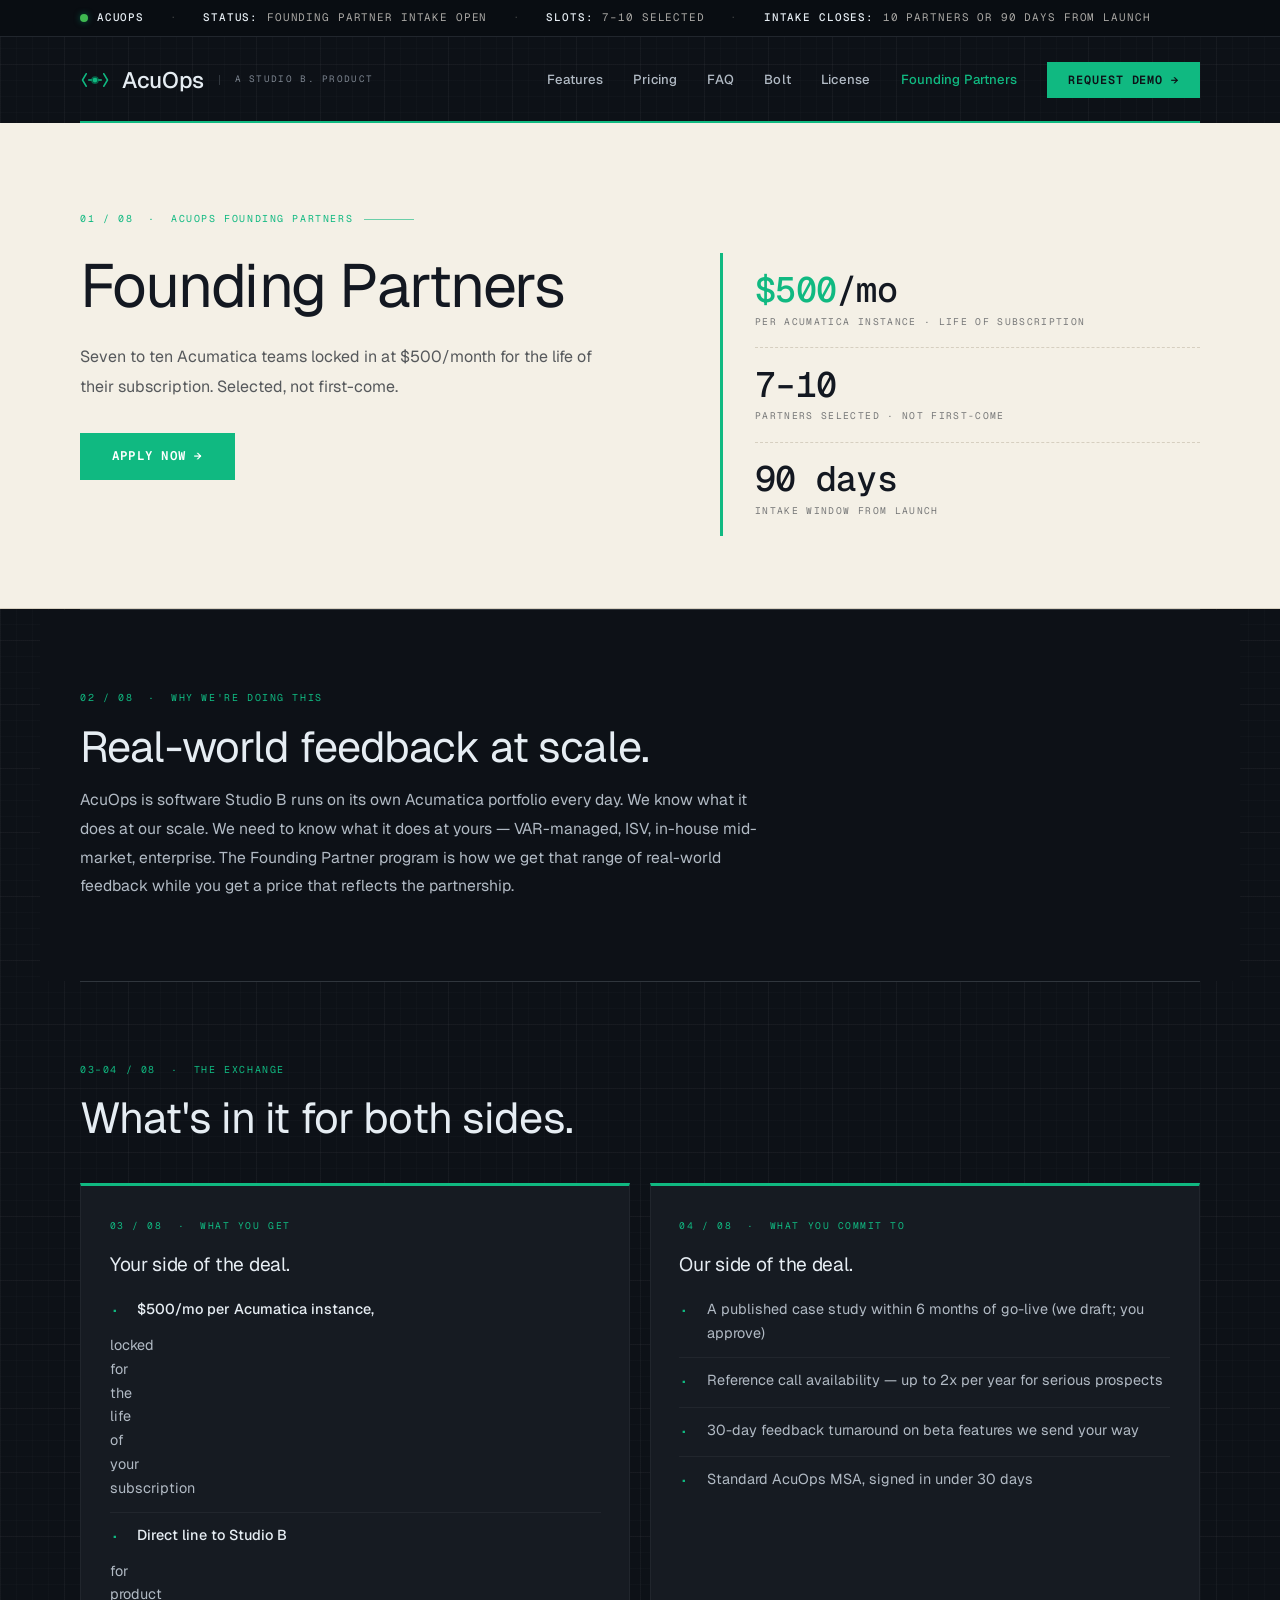
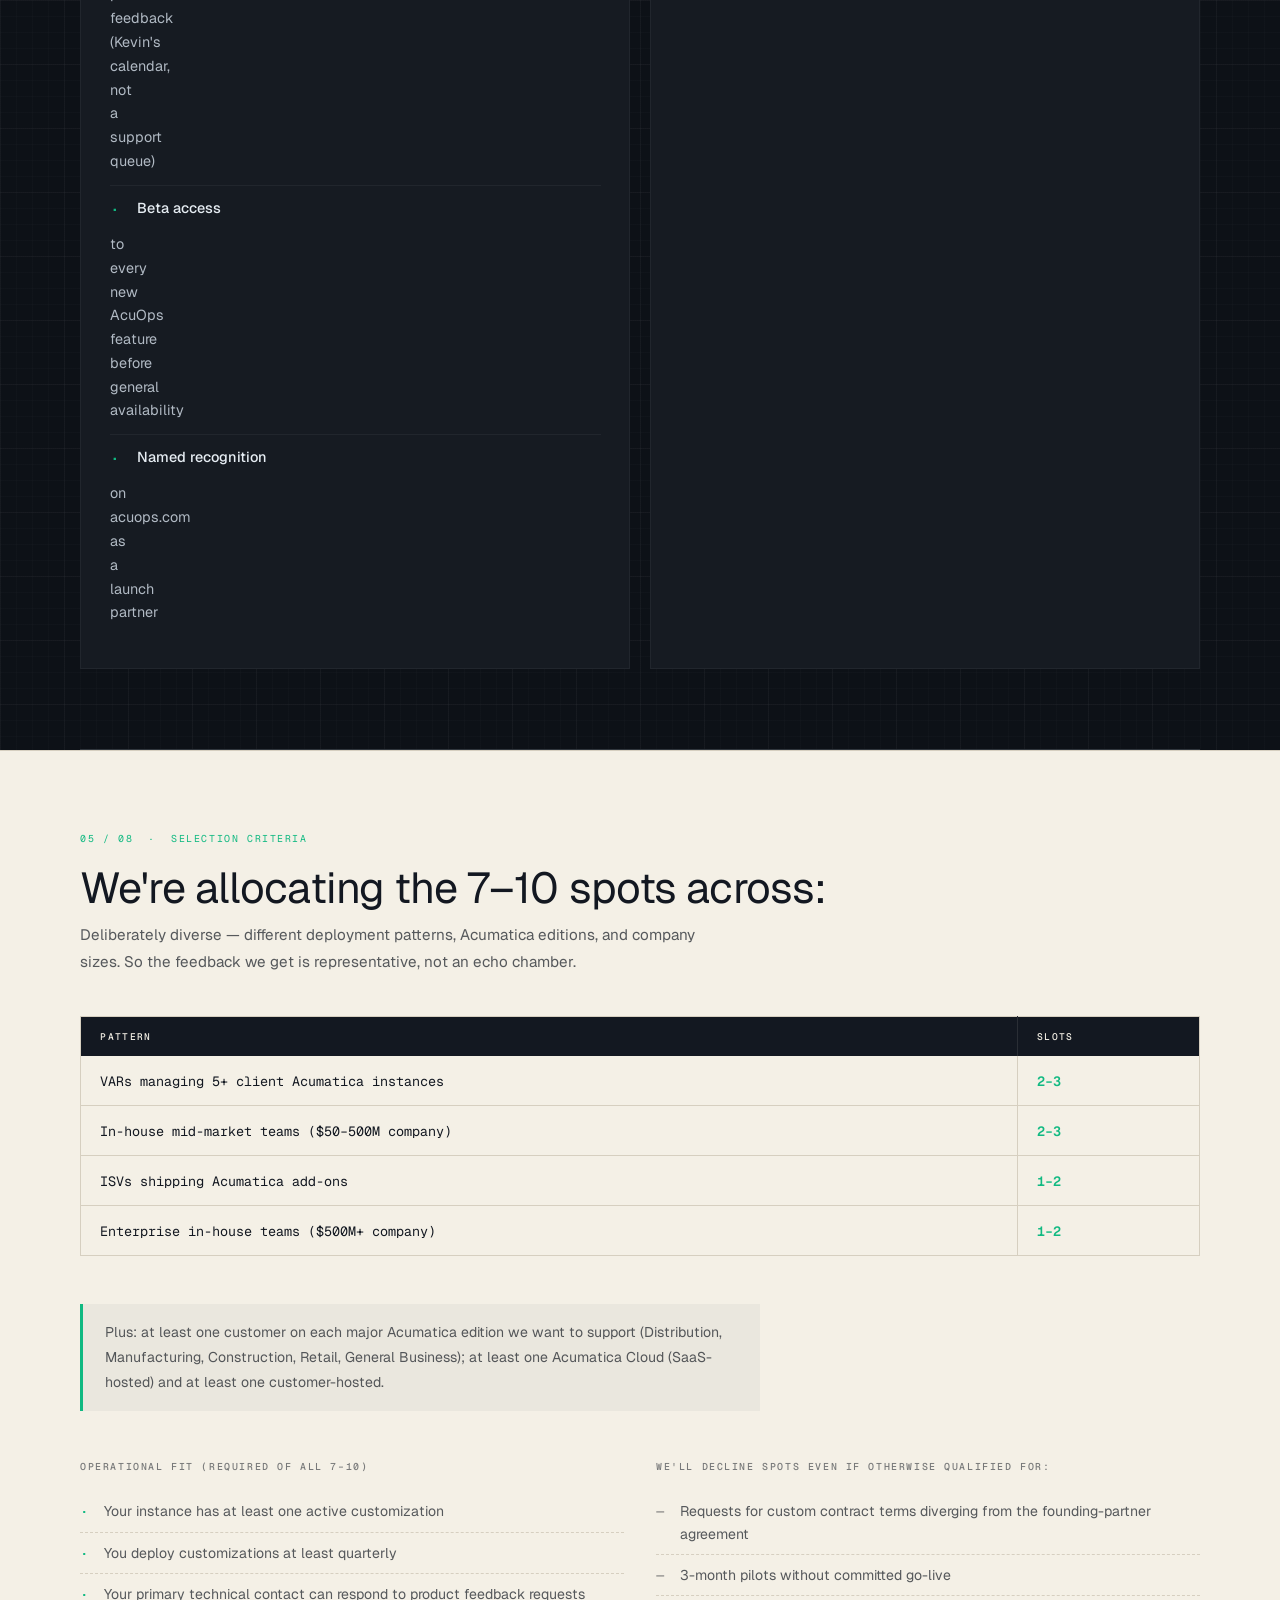
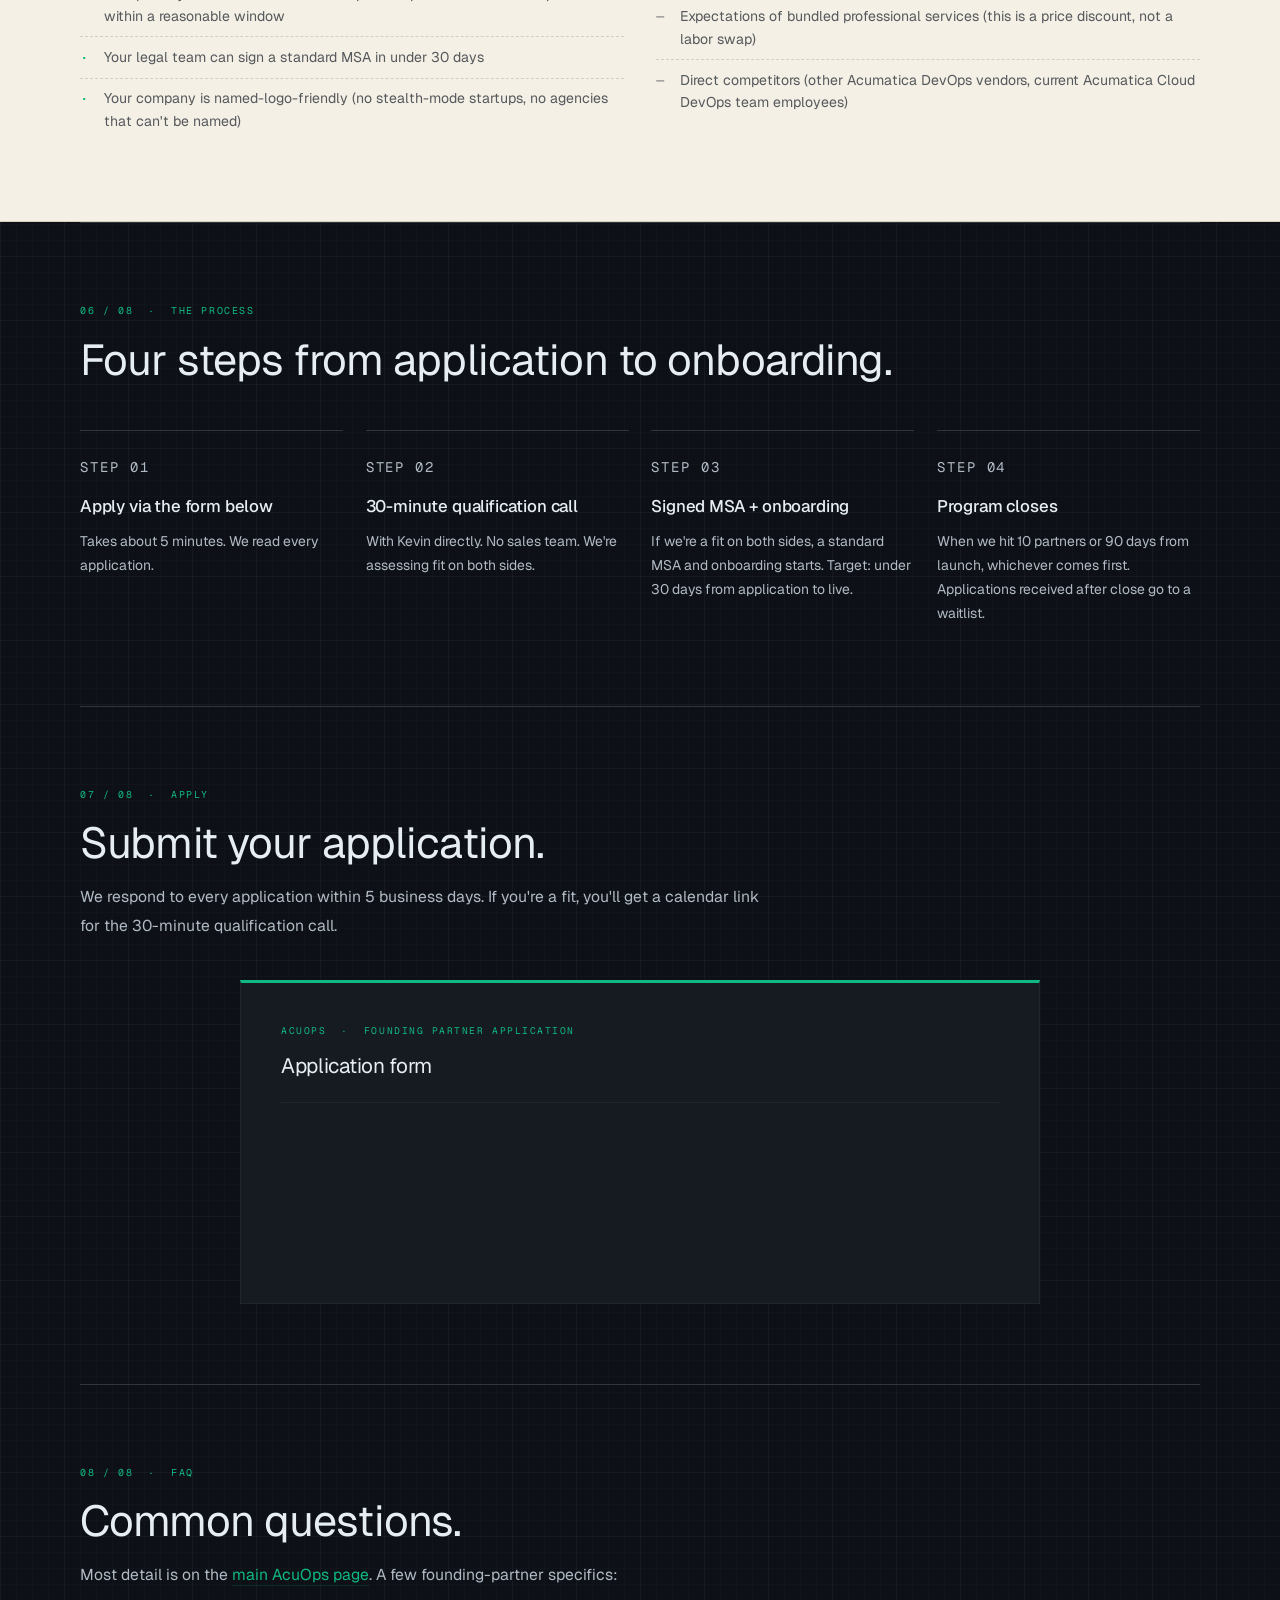
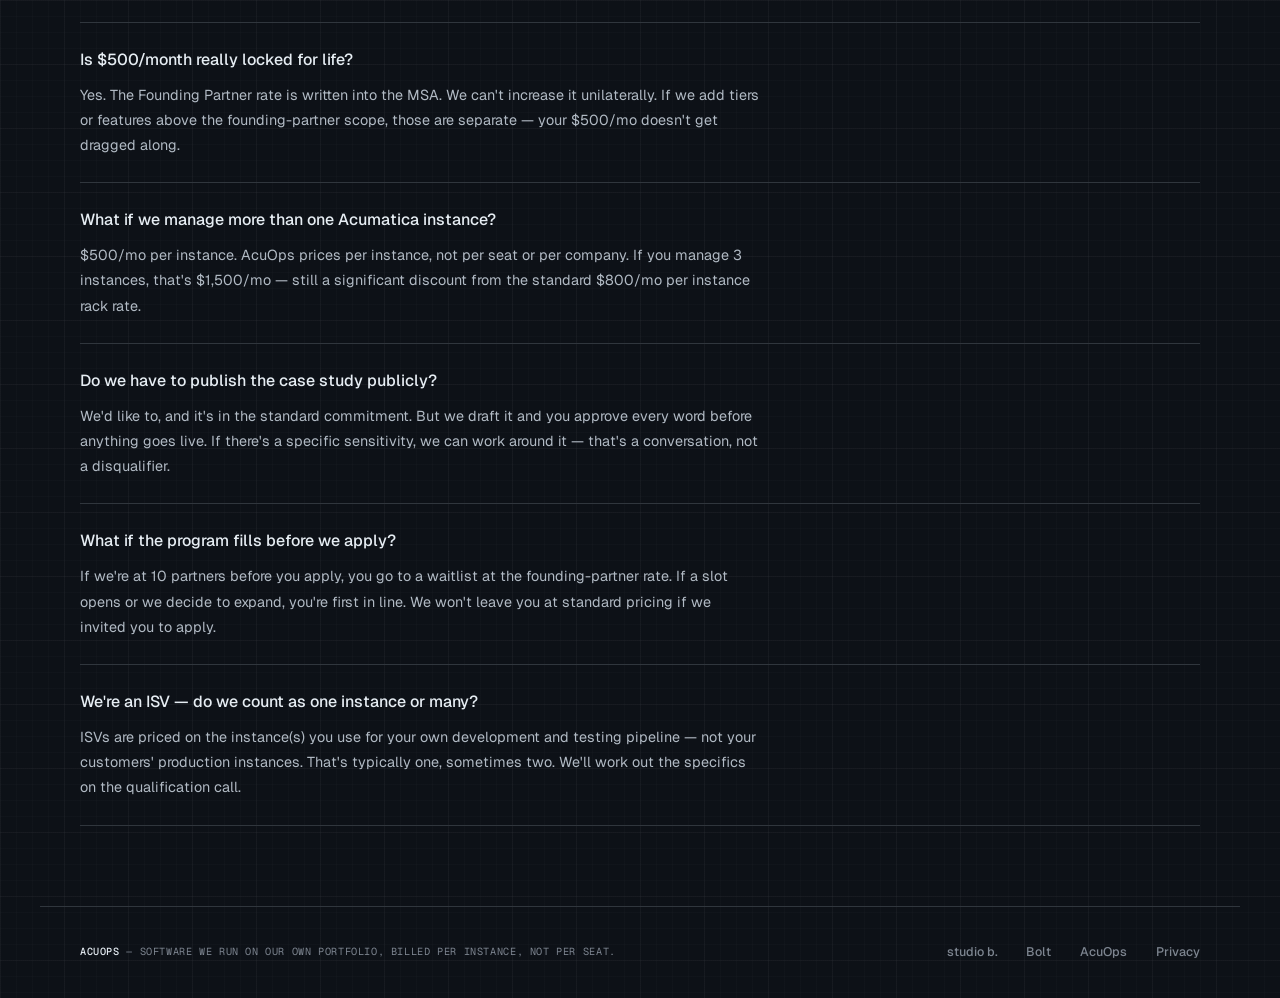
==== founding-partners.html @ d7668399 "feat(founding-partners): stand up /founding-partners.html with Mission Control register (T4) Adds th" ====
<!DOCTYPE html>
<html lang="en">
<head>
<meta charset="UTF-8">
<meta name="viewport" content="width=device-width, initial-scale=1.0">
<title>AcuOps Founding Partners · acuops.com</title>
<meta name="description" content="Seven to ten Acumatica teams locked in at $500/month for the life of their subscription. Selected, not first-come. Apply for the AcuOps Founding Partner program.">
<meta property="og:title" content="AcuOps Founding Partners">
<meta property="og:description" content="Seven to ten Acumatica teams locked in at $500/month for the life of their subscription. Selected, not first-come.">
<meta property="og:type" content="website">
<meta property="og:site_name" content="acuops.com">
<meta property="og:url" content="https://acuops.com/founding-partners">
<meta name="twitter:card" content="summary_large_image">
<link rel="canonical" href="https://acuops.com/founding-partners">
<link rel="preconnect" href="https://fonts.googleapis.com">
<link rel="preconnect" href="https://fonts.gstatic.com" crossorigin>
<link href="https://fonts.googleapis.com/css2?family=Geist:wght@300;400;500;600;700&family=Geist+Mono:wght@300;400;500;600&display=swap" rel="stylesheet">

<!-- HubSpot Tracking Code -->
<script type="text/javascript" id="hs-script-loader" async defer src="//js.hs-scripts.com/49070660.js"></script>

<style>
/* ══════════════════════════════════════════════════
   AcuOps Founding Partners — "Mission Control" register
   Same token palette as index.html. Dark console base.
   Ivory inversion on Hero + Selection Criteria (formal,
   considered moments). All other sections: dark surfaces.
   ══════════════════════════════════════════════════ */

:root {
  /* Page — dark slate primary */
  --bg: #0D1117;
  --surface: #161B22;
  --surface-2: #1C242E;
  --console: #090D12;
  --rule: #30363D;
  --rule-light: #21262D;

  /* Inverted ivory — Hero + Selection Criteria */
  --printout: #F4F0E6;
  --printout-rule: #D6CFC0;

  /* Ink — used only on ivory printouts */
  --ink: #131821;
  --ink-70: rgba(19, 24, 33, 0.7);
  --ink-55: rgba(19, 24, 33, 0.55);
  --ink-40: rgba(19, 24, 33, 0.4);
  --ink-15: rgba(19, 24, 33, 0.15);
  --ink-06: rgba(19, 24, 33, 0.06);

  /* Signal system */
  --signal: #10B981;
  --signal-hover: #34D399;
  --signal-dim: rgba(16, 185, 129, 0.15);

  --pulse: #3FB950;
  --alert: #F85149;

  /* Text on dark */
  --text: #E6EDF3;
  --text-secondary: #B1BAC4;
  --text-tertiary: #7D8590;
  --text-dim: #484F58;
}

* { margin: 0; padding: 0; box-sizing: border-box; }
html { scroll-behavior: smooth; }

body {
  background: var(--bg);
  color: var(--text);
  font-family: 'Geist', sans-serif;
  font-weight: 400;
  line-height: 1.65;
  -webkit-font-smoothing: antialiased;
  background-image:
    linear-gradient(to right, rgba(230, 237, 243, 0.028) 1px, transparent 1px),
    linear-gradient(to bottom, rgba(230, 237, 243, 0.028) 1px, transparent 1px),
    linear-gradient(to right, rgba(230, 237, 243, 0.014) 1px, transparent 1px),
    linear-gradient(to bottom, rgba(230, 237, 243, 0.014) 1px, transparent 1px);
  background-size: 64px 64px, 64px 64px, 16px 16px, 16px 16px;
}

/* ── Animations ── */
@keyframes rise { from { opacity: 0; transform: translateY(24px); } to { opacity: 1; transform: translateY(0); } }
@keyframes drawLine { from { transform: scaleX(0); } to { transform: scaleX(1); } }
@keyframes blink { 0%, 100% { opacity: 1; } 50% { opacity: 0.35; } }

/* ── Skip link ── */
.skip-to-main {
  position: absolute;
  top: -100px;
  left: 1.5rem;
  z-index: 10000;
  background: var(--signal);
  color: var(--bg);
  font-family: 'Geist Mono', monospace;
  font-size: 0.72rem;
  font-weight: 600;
  letter-spacing: 0.1em;
  text-transform: uppercase;
  padding: 0.6rem 1.2rem;
  text-decoration: none;
  border-radius: 0;
  transition: top 0.2s;
}
.skip-to-main:focus {
  top: 1rem;
  outline: 2px solid var(--signal);
  outline-offset: 2px;
}

/* ── Dispatch strip ── */
.dispatch {
  background: var(--console);
  border-bottom: 1px solid var(--rule-light);
  color: var(--text);
  font-family: 'Geist Mono', monospace;
  font-size: 0.68rem;
  font-weight: 400;
  letter-spacing: 0.08em;
  text-transform: uppercase;
  role: status;
  aria-live: off;
}
.dispatch-inner {
  max-width: 1200px;
  margin: 0 auto;
  padding: 0.55rem 2.5rem;
  display: flex;
  align-items: center;
  gap: 1.6rem;
  flex-wrap: wrap;
}
.dispatch-inner > span {
  display: inline-flex;
  align-items: center;
  gap: 0.55rem;
  color: rgba(238, 234, 226, 0.7);
}
.dispatch-inner > span strong { color: var(--text); font-weight: 500; }
.dispatch-led {
  width: 8px; height: 8px;
  border-radius: 50%;
  background: var(--pulse);
  box-shadow: 0 0 6px rgba(4, 120, 87, 0.7);
  animation: blink 2.4s ease-in-out infinite;
}
.dispatch-spacer { opacity: 0.3; }

/* ── Nav ── */
nav {
  max-width: 1200px;
  margin: 0 auto;
  padding: 1.6rem 2.5rem;
  display: flex;
  align-items: center;
  justify-content: space-between;
  position: relative;
}
nav::after {
  content: '';
  position: absolute;
  bottom: 0; left: 2.5rem; right: 2.5rem;
  height: 2px;
  background: var(--signal);
  transform-origin: left;
  animation: drawLine 0.8s cubic-bezier(0.16, 1, 0.3, 1) 0.2s both;
}
.brand { display: flex; align-items: center; gap: 0.75rem; }
.brand-main {
  display: flex; align-items: center; gap: 0.75rem;
  text-decoration: none; color: var(--text);
}
.brand-mark { width: 30px; height: 30px; flex-shrink: 0; }
.brand-name {
  font-family: 'Geist', sans-serif;
  font-size: 1.4rem; font-weight: 500;
  letter-spacing: -0.015em; color: var(--text); line-height: 1;
}
.brand-parent {
  font-family: 'Geist Mono', monospace;
  font-size: 0.58rem; font-weight: 400;
  letter-spacing: 0.14em; text-transform: uppercase;
  color: var(--text-tertiary);
  padding-left: 0.9rem; margin-left: 0.2rem;
  border-left: 1px solid var(--rule); line-height: 1;
}
.brand-parent a {
  color: var(--text-tertiary); text-decoration: none;
  border-bottom: 1px dotted transparent; transition: border-color 0.25s, color 0.25s;
}
.brand-parent a:hover { color: var(--signal); border-bottom-color: var(--signal); }

.nav-links { display: flex; gap: 1.9rem; align-items: center; }
.nav-links a {
  font-family: 'Geist', sans-serif; font-size: 0.82rem; font-weight: 500;
  color: var(--text-secondary); text-decoration: none;
  transition: color 0.25s; letter-spacing: 0.01em;
}
.nav-links a:hover { color: var(--text); }
.nav-links a:focus-visible { outline: 2px solid var(--signal); outline-offset: 2px; }
.nav-links a.current { color: var(--signal); }
.nav-cta {
  color: var(--bg) !important; background: var(--signal) !important;
  padding: 0.5rem 1.3rem !important; border-radius: 0 !important;
  font-family: 'Geist Mono', monospace !important; font-weight: 600 !important;
  font-size: 0.74rem !important; letter-spacing: 0.08em !important;
  text-transform: uppercase !important; transition: background 0.25s, color 0.25s !important;
}
.nav-cta:hover { background: var(--printout) !important; color: var(--signal) !important; }
.nav-cta:focus-visible { outline: 2px solid var(--signal) !important; outline-offset: 2px !important; }

.nav-toggle { display: none; background: none; border: none; cursor: pointer; padding: 0.5rem; }
.nav-toggle span { display: block; width: 22px; height: 2px; background: var(--text); margin: 4px 0; transition: all 0.3s; }
.nav-toggle:focus-visible { outline: 2px solid var(--signal); outline-offset: 2px; }

/* ── Section utility ── */
.section {
  max-width: 1200px;
  margin: 0 auto;
  padding: 5rem 2.5rem;
}
.section-rule { max-width: 1200px; margin: 0 auto; padding: 0 2.5rem; }
.section-rule hr { border: none; height: 1px; background: var(--rule); }

.section-eyebrow {
  font-family: 'Geist Mono', monospace;
  font-size: 0.62rem; font-weight: 400;
  letter-spacing: 0.16em; text-transform: uppercase;
  color: var(--signal); margin-bottom: 1rem;
}

.section-title {
  font-family: 'Geist', sans-serif; font-weight: 400;
  font-size: clamp(2rem, 3.4vw, 2.7rem);
  line-height: 1.14; letter-spacing: -0.02em;
  color: var(--text); margin-bottom: 0.9rem;
}

.section-body {
  font-size: 0.98rem;
  color: var(--text-secondary);
  max-width: 680px;
  line-height: 1.82;
}

/* ── Fade-in ── */
.fade-in { opacity: 0; transform: translateY(20px); transition: opacity 0.7s cubic-bezier(0.16, 1, 0.3, 1), transform 0.7s cubic-bezier(0.16, 1, 0.3, 1); }
.fade-in.visible { opacity: 1; transform: translateY(0); }

/* ═══════════════════════════════════════════
   HERO — Ivory inversion (formal moment)
   ═══════════════════════════════════════════ */
.fp-hero-wrap {
  background: var(--printout);
  border-bottom: 1px solid var(--printout-rule);
}

.fp-hero {
  /* Local token override: dark ink on ivory */
  --text: #131821;
  --text-secondary: rgba(19, 24, 33, 0.7);
  --text-tertiary: rgba(19, 24, 33, 0.55);
  --rule: var(--printout-rule);

  max-width: 1200px;
  margin: 0 auto;
  padding: 5.5rem 2.5rem 4.5rem;
  color: var(--text);
}

.fp-hero-eyebrow {
  font-family: 'Geist Mono', monospace;
  font-size: 0.62rem; font-weight: 400;
  letter-spacing: 0.16em; text-transform: uppercase;
  color: var(--signal);
  margin-bottom: 1.6rem;
  display: flex; align-items: center; gap: 0.7rem;
  animation: rise 0.7s cubic-bezier(0.16, 1, 0.3, 1) 0.1s both;
}
.fp-hero-eyebrow::after {
  content: ''; flex: 0 0 50px; height: 1px;
  background: var(--signal); opacity: 0.6;
}

.fp-hero-inner {
  display: grid;
  grid-template-columns: 1.2fr 1fr;
  gap: 4rem;
  align-items: start;
}

.fp-hero-left { animation: rise 0.9s cubic-bezier(0.16, 1, 0.3, 1) 0.15s both; }

.fp-hero h1 {
  font-family: 'Geist', sans-serif;
  font-weight: 400;
  font-size: clamp(2.4rem, 4.8vw, 3.8rem);
  line-height: 1.1; letter-spacing: -0.025em;
  color: var(--ink); margin-bottom: 1.4rem;
}

.fp-hero-body {
  font-size: 1rem; line-height: 1.82;
  color: var(--ink-70); max-width: 520px;
  margin-bottom: 2rem;
}

.fp-hero-cta {
  display: inline-block;
  background: var(--signal);
  color: #fff;
  font-family: 'Geist Mono', monospace;
  font-size: 0.78rem; font-weight: 600;
  letter-spacing: 0.1em; text-transform: uppercase;
  padding: 0.85rem 2rem;
  text-decoration: none;
  border-radius: 0;
  transition: background 0.25s, color 0.25s;
}
.fp-hero-cta:hover { background: #065F46; color: #fff; }
.fp-hero-cta:focus-visible { outline: 2px solid var(--signal); outline-offset: 2px; }

/* Stat strip — right column of hero */
.fp-hero-stats {
  animation: rise 0.9s cubic-bezier(0.16, 1, 0.3, 1) 0.3s both;
  border-left: 3px solid var(--signal);
  padding-left: 2rem;
  align-self: center;
}

.fp-stat {
  padding: 1.1rem 0;
  border-bottom: 1px dashed var(--printout-rule);
}
.fp-stat:last-child { border-bottom: none; }

.fp-stat-value {
  font-family: 'Geist Mono', monospace;
  font-size: clamp(1.6rem, 2.8vw, 2.2rem);
  font-weight: 500;
  color: var(--ink);
  letter-spacing: -0.02em;
  line-height: 1.1;
  margin-bottom: 0.25rem;
}
.fp-stat-value .sig { color: var(--signal); }

.fp-stat-label {
  font-family: 'Geist Mono', monospace;
  font-size: 0.6rem; font-weight: 400;
  letter-spacing: 0.14em; text-transform: uppercase;
  color: var(--ink-55);
}

/* ═══════════════════════════════════════════
   DARK SECTIONS — Why / What you get / What you commit
   ═══════════════════════════════════════════ */

/* Why we're doing this */
.fp-why { background: var(--bg); }
.fp-why .section-body { color: var(--text-secondary); }

/* What you get / What you commit — surface cards */
.fp-exchange {
  display: grid;
  grid-template-columns: 1fr 1fr;
  gap: 1.2rem;
  margin-top: 2.5rem;
}

.fp-card {
  background: var(--surface);
  border: 1px solid var(--rule-light);
  border-top: 3px solid var(--signal);
  border-radius: 0;
  padding: 2rem 1.8rem;
}

.fp-card-label {
  font-family: 'Geist Mono', monospace;
  font-size: 0.6rem; font-weight: 400;
  letter-spacing: 0.16em; text-transform: uppercase;
  color: var(--signal); margin-bottom: 1.2rem;
}

.fp-card h3 {
  font-family: 'Geist', sans-serif; font-weight: 400;
  font-size: 1.2rem; letter-spacing: -0.015em;
  color: var(--text); margin-bottom: 1.3rem;
  line-height: 1.25;
}

.fp-list {
  list-style: none;
  padding: 0;
}
.fp-list li {
  display: grid;
  grid-template-columns: 1.1rem 1fr;
  gap: 0.6rem;
  padding: 0.7rem 0;
  border-top: 1px solid var(--rule-light);
  font-size: 0.9rem;
  color: var(--text-secondary);
  line-height: 1.65;
}
.fp-list li:first-child { border-top: none; padding-top: 0; }
.fp-list li::before {
  content: '·';
  color: var(--signal);
  font-family: 'Geist Mono', monospace;
  font-weight: 600;
  font-size: 1rem;
  line-height: 1.65;
}
.fp-list li strong {
  color: var(--text);
  font-weight: 500;
}

/* ═══════════════════════════════════════════
   SELECTION CRITERIA — Ivory inversion
   ═══════════════════════════════════════════ */
.fp-criteria-wrap {
  background: var(--printout);
  border-top: 1px solid var(--printout-rule);
  border-bottom: 1px solid var(--printout-rule);
}

.fp-criteria {
  /* Local token override */
  --text: #131821;
  --text-secondary: rgba(19, 24, 33, 0.7);
  --text-tertiary: rgba(19, 24, 33, 0.55);
  --rule: var(--printout-rule);

  max-width: 1200px;
  margin: 0 auto;
  padding: 5rem 2.5rem;
  color: var(--ink);
}

.fp-criteria .section-eyebrow { color: var(--signal); }

.fp-criteria .section-title {
  color: var(--ink);
  margin-bottom: 0.5rem;
}

.fp-criteria-intro {
  font-size: 0.95rem;
  color: var(--ink-70);
  max-width: 640px;
  line-height: 1.8;
  margin-bottom: 2.5rem;
}

/* Allocation table */
.fp-table-wrap { overflow-x: auto; margin-bottom: 3rem; }
.fp-table {
  width: 100%;
  border-collapse: collapse;
  border: 1px solid var(--printout-rule);
  font-family: 'Geist Mono', monospace;
}
.fp-table thead tr {
  background: var(--ink);
}
.fp-table thead th {
  font-size: 0.6rem; font-weight: 500;
  letter-spacing: 0.14em; text-transform: uppercase;
  color: var(--printout);
  padding: 0.75rem 1.2rem;
  text-align: left;
  border-right: 1px solid rgba(244, 240, 230, 0.1);
}
.fp-table thead th:last-child { border-right: none; }
.fp-table tbody tr {
  border-bottom: 1px solid var(--printout-rule);
  transition: background 0.15s;
}
.fp-table tbody tr:last-child { border-bottom: none; }
.fp-table tbody tr:hover { background: rgba(19, 24, 33, 0.04); }
.fp-table tbody td {
  font-size: 0.84rem; color: var(--ink);
  padding: 0.9rem 1.2rem;
  border-right: 1px solid var(--printout-rule);
  line-height: 1.5;
}
.fp-table tbody td:first-child { font-weight: 400; color: var(--ink); }
.fp-table tbody td:last-child {
  border-right: none;
  font-family: 'Geist Mono', monospace;
  font-weight: 600;
  color: var(--signal);
  white-space: nowrap;
}

/* Mobile stacked cards for criteria table — hidden on desktop */
.fp-table-mobile { display: none; }

.fp-criteria-diversity {
  font-size: 0.88rem;
  color: var(--ink-70);
  line-height: 1.78;
  margin-bottom: 3rem;
  max-width: 680px;
  padding: 1rem 1.4rem;
  border-left: 3px solid var(--signal);
  background: rgba(19, 24, 33, 0.04);
}

/* Two-column criteria sub-grids */
.fp-criteria-grid {
  display: grid;
  grid-template-columns: 1fr 1fr;
  gap: 2rem;
}

.fp-criteria-block h4 {
  font-family: 'Geist Mono', monospace;
  font-size: 0.62rem; font-weight: 500;
  letter-spacing: 0.16em; text-transform: uppercase;
  color: var(--ink-55);
  margin-bottom: 1rem;
}

.fp-criteria-list {
  list-style: none; padding: 0;
}
.fp-criteria-list li {
  font-size: 0.88rem; color: var(--ink-70);
  padding: 0.55rem 0;
  border-bottom: 1px dashed var(--printout-rule);
  line-height: 1.6;
  display: grid;
  grid-template-columns: 1rem 1fr;
  gap: 0.5rem;
}
.fp-criteria-list li:last-child { border-bottom: none; }
.fp-criteria-list li::before {
  content: '·';
  color: var(--signal);
  font-family: 'Geist Mono', monospace;
  font-weight: 600;
}
.fp-criteria-block.decline .fp-criteria-list li::before {
  content: '—';
  color: rgba(19, 24, 33, 0.4);
}

/* ═══════════════════════════════════════════
   PROCESS — Dark surface
   ═══════════════════════════════════════════ */
.fp-process .fp-process-steps {
  display: grid;
  grid-template-columns: repeat(4, 1fr);
  gap: 1.4rem;
  margin-top: 2.8rem;
}

.fp-process-step {
  padding: 1.6rem 0 0;
  border-top: 1px solid var(--rule);
}

.fp-process-step-num {
  font-family: 'Geist Mono', monospace;
  font-size: 0.6rem; font-weight: 400;
  color: var(--text-tertiary);
  letter-spacing: 0.14em; text-transform: uppercase;
  margin-bottom: 0.8rem;
}

.fp-process-step h3 {
  font-family: 'Geist', sans-serif; font-weight: 500;
  font-size: 1.05rem; letter-spacing: -0.01em;
  color: var(--text); margin-bottom: 0.6rem;
}

.fp-process-step p {
  font-size: 0.87rem; color: var(--text-secondary);
  line-height: 1.72;
}

/* ═══════════════════════════════════════════
   APPLICATION FORM — Dark surface
   ═══════════════════════════════════════════ */
.fp-form-wrap {
  background: var(--surface);
  border: 1px solid var(--rule-light);
  border-top: 3px solid var(--signal);
  border-radius: 0;
  padding: 2.5rem 2.5rem 3rem;
  max-width: 800px;
  margin: 2.5rem auto 0;
}

.fp-form-header {
  margin-bottom: 2rem;
  padding-bottom: 1.2rem;
  border-bottom: 1px solid var(--rule-light);
}

.fp-form-header-label {
  font-family: 'Geist Mono', monospace;
  font-size: 0.6rem; font-weight: 400;
  letter-spacing: 0.16em; text-transform: uppercase;
  color: var(--signal); margin-bottom: 0.6rem;
}

.fp-form-header h3 {
  font-family: 'Geist', sans-serif; font-weight: 400;
  font-size: 1.3rem; letter-spacing: -0.015em;
  color: var(--text);
}

/* HubSpot embed placeholder — rendered by embed/v2.js */
#founding-partner-form { min-height: 120px; }

/* Fallback static form — shown when HubSpot embed hasn't loaded after 3s */
.fp-static-form { display: none; }

.fp-field-grid {
  display: grid;
  grid-template-columns: 1fr 1fr;
  gap: 1.1rem;
  margin-bottom: 1.1rem;
}
.fp-field-full { grid-column: 1 / -1; }

.fp-field label {
  display: block;
  font-family: 'Geist Mono', monospace;
  font-size: 0.6rem; font-weight: 500;
  letter-spacing: 0.14em; text-transform: uppercase;
  color: var(--text-tertiary);
  margin-bottom: 0.45rem;
}

.fp-field input,
.fp-field select,
.fp-field textarea {
  width: 100%;
  background: var(--bg);
  border: 1px solid var(--rule);
  border-radius: 0;
  color: var(--text);
  font-family: 'Geist', sans-serif;
  font-size: 0.9rem;
  padding: 0.7rem 0.9rem;
  appearance: none;
  transition: border-color 0.2s;
  min-height: 44px;
}
.fp-field input:focus,
.fp-field select:focus,
.fp-field textarea:focus {
  outline: 2px solid var(--signal);
  outline-offset: 2px;
  border-color: var(--signal);
}
.fp-field textarea {
  resize: vertical;
  min-height: 100px;
  line-height: 1.6;
}
.fp-field select {
  background-image: url("data:image/svg+xml,%3Csvg xmlns='http://www.w3.org/2000/svg' width='12' height='8' viewBox='0 0 12 8'%3E%3Cpath d='M1 1l5 5 5-5' stroke='%237D8590' stroke-width='1.5' fill='none' stroke-linecap='round' stroke-linejoin='round'/%3E%3C/svg%3E");
  background-repeat: no-repeat;
  background-position: right 0.9rem center;
  padding-right: 2.5rem;
  cursor: pointer;
}

/* Error state */
.fp-field input[aria-invalid="true"],
.fp-field select[aria-invalid="true"],
.fp-field textarea[aria-invalid="true"] {
  border-color: var(--alert);
  outline-color: var(--alert);
}
.fp-field-error {
  font-family: 'Geist Mono', monospace;
  font-size: 0.62rem; color: var(--alert);
  margin-top: 0.3rem; letter-spacing: 0.06em;
}

/* Form error summary */
#form-error-summary {
  display: none;
  background: rgba(248, 81, 73, 0.08);
  border: 1px solid rgba(248, 81, 73, 0.3);
  padding: 0.9rem 1.2rem;
  margin-bottom: 1.4rem;
  font-family: 'Geist Mono', monospace;
  font-size: 0.72rem;
  color: var(--alert);
  letter-spacing: 0.04em;
}

.fp-submit-btn {
  display: inline-flex;
  align-items: center;
  gap: 0.6rem;
  background: var(--signal);
  color: #fff;
  border: none;
  font-family: 'Geist Mono', monospace;
  font-size: 0.78rem; font-weight: 600;
  letter-spacing: 0.1em; text-transform: uppercase;
  padding: 0.85rem 2.2rem;
  cursor: pointer;
  border-radius: 0;
  transition: background 0.25s;
  min-height: 44px;
  margin-top: 1.4rem;
}
.fp-submit-btn:hover { background: #065F46; }
.fp-submit-btn:focus-visible { outline: 2px solid var(--signal); outline-offset: 2px; }

.fp-form-note {
  margin-top: 1.2rem;
  font-size: 0.78rem; color: var(--text-tertiary);
  line-height: 1.65;
}

/* ── HubSpot overrides — match Mission Control register ── */
.hs-form-console .hs-form-field label {
  font-family: 'Geist Mono', monospace !important;
  font-size: 0.6rem !important; font-weight: 500 !important;
  letter-spacing: 0.14em !important; text-transform: uppercase !important;
  color: var(--text-tertiary) !important;
}
.hs-form-console .hs-input {
  background: var(--bg) !important;
  border: 1px solid var(--rule) !important;
  border-radius: 0 !important;
  color: var(--text) !important;
  font-family: 'Geist', sans-serif !important;
  font-size: 0.9rem !important;
}
.hs-form-console .hs-input:focus {
  border-color: var(--signal) !important;
  outline: 2px solid var(--signal) !important;
  outline-offset: 2px !important;
}
.hs-form-console .hs-button.primary {
  background: var(--signal) !important;
  border: none !important; border-radius: 0 !important;
  font-family: 'Geist Mono', monospace !important;
  font-size: 0.78rem !important; font-weight: 600 !important;
  letter-spacing: 0.1em !important; text-transform: uppercase !important;
  cursor: pointer !important;
}
.hs-form-console .hs-button.primary:hover { background: #065F46 !important; }
.hs-form-console .hs-error-msgs { color: var(--alert) !important; }

/* ═══════════════════════════════════════════
   FAQ — Dark surface
   ═══════════════════════════════════════════ */
.fp-faq-items { margin-top: 2rem; }

.fp-faq-item {
  border-top: 1px solid var(--rule);
  padding: 1.5rem 0;
}
.fp-faq-item:last-child { border-bottom: 1px solid var(--rule); }

.fp-faq-q {
  font-family: 'Geist', sans-serif; font-weight: 500;
  font-size: 1rem; color: var(--text);
  margin-bottom: 0.6rem;
}

.fp-faq-a {
  font-size: 0.9rem; color: var(--text-secondary);
  line-height: 1.75; max-width: 680px;
}

/* ── Footer ── */
footer {
  max-width: 1200px;
  margin: 0 auto;
  padding: 2.2rem 2.5rem;
  border-top: 1px solid var(--rule);
  display: flex;
  justify-content: space-between;
  align-items: center;
  flex-wrap: wrap;
  gap: 1rem;
}
footer .f-copy {
  font-family: 'Geist Mono', monospace;
  font-size: 0.64rem; color: var(--text-tertiary);
  letter-spacing: 0.06em; text-transform: uppercase;
}
footer .f-copy strong { color: var(--text); font-weight: 500; }
footer .f-links { display: flex; gap: 1.8rem; }
footer .f-links a {
  font-family: 'Geist', sans-serif; font-size: 0.78rem; font-weight: 500;
  color: var(--text-tertiary); text-decoration: none; transition: color 0.25s;
}
footer .f-links a:hover { color: var(--text); }
footer .f-links a:focus-visible { outline: 2px solid var(--signal); outline-offset: 2px; }

/* ═══════════════════════════════════════════
   STICKY MOBILE CTA — visible <768px only
   ═══════════════════════════════════════════ */
.fp-sticky-cta {
  display: none;
}

/* ═══════════════════════════════════════════
   RESPONSIVE
   ═══════════════════════════════════════════ */
@media (max-width: 1024px) {
  .fp-process .fp-process-steps { grid-template-columns: repeat(2, 1fr); }
}

@media (max-width: 900px) {
  .fp-hero-inner { grid-template-columns: 1fr; gap: 2.5rem; }
  .fp-hero-stats { border-left: none; padding-left: 0; border-top: 3px solid var(--signal); padding-top: 1.5rem; }
  .fp-exchange { grid-template-columns: 1fr; }
  .fp-criteria-grid { grid-template-columns: 1fr; gap: 1.5rem; }
  .fp-field-grid { grid-template-columns: 1fr; }
}

@media (max-width: 768px) {
  /* Nav */
  nav { padding: 1.2rem 1.5rem; }
  nav::after { left: 1.5rem; right: 1.5rem; }
  .nav-links { display: none; }
  .nav-links.open {
    display: flex; flex-direction: column;
    position: absolute; top: 100%; left: 0; right: 0;
    background: var(--surface); border-bottom: 1px solid var(--rule);
    padding: 1rem 1.5rem; gap: 0.8rem; z-index: 100;
  }
  .nav-toggle { display: block; }

  /* Hero */
  .fp-hero { padding: 3.5rem 1.5rem 3rem; }
  .fp-hero-inner { grid-template-columns: 1fr; gap: 2rem; }
  .fp-hero h1 { font-size: clamp(2rem, 7vw, 3rem); }
  .fp-hero-stats {
    border-left: none; padding-left: 0;
    border-top: 3px solid var(--signal); padding-top: 1.5rem;
  }
  /* Stat strip stacks vertically (already single column on mobile) */
  .fp-stat { padding: 0.9rem 0; }
  /* Hero CTA replaced by sticky bar — hide inline CTA on mobile */
  .fp-hero-cta { display: none; }

  /* Sections */
  .section { padding: 3.5rem 1.5rem; }
  .fp-hero-wrap .fp-hero { padding-bottom: 4rem; }
  .fp-criteria { padding: 3.5rem 1.5rem; }
  .fp-form-wrap { padding: 1.8rem 1.2rem 2.5rem; margin-left: 0; margin-right: 0; }

  /* Table → stacked cards on mobile */
  .fp-table-wrap { display: none; }
  .fp-table-mobile { display: grid; gap: 0.8rem; margin-bottom: 2.5rem; }
  .fp-table-card {
    background: rgba(19, 24, 33, 0.06);
    border: 1px solid var(--printout-rule);
    border-radius: 0;
    padding: 1rem 1.2rem;
  }
  .fp-table-card-header {
    display: flex;
    justify-content: space-between;
    align-items: flex-start;
    gap: 0.8rem;
    margin-bottom: 0.4rem;
  }
  .fp-table-card-pattern {
    font-family: 'Geist', sans-serif;
    font-size: 0.88rem; color: var(--ink);
    line-height: 1.45;
  }
  .fp-table-card-slots {
    background: var(--signal);
    color: #fff;
    font-family: 'Geist Mono', monospace;
    font-size: 0.6rem; font-weight: 600;
    letter-spacing: 0.1em; text-transform: uppercase;
    padding: 0.2rem 0.6rem;
    white-space: nowrap;
    flex-shrink: 0;
  }

  /* Form fields full-width on mobile */
  .fp-field-grid { grid-template-columns: 1fr; }

  /* Process steps → 2 col on mobile */
  .fp-process .fp-process-steps { grid-template-columns: repeat(2, 1fr); gap: 1.2rem; }

  /* Exchange cards single column */
  .fp-exchange { grid-template-columns: 1fr; }

  /* Footer */
  footer { padding: 2rem 1.5rem; flex-direction: column; text-align: center; }
  footer .f-links { flex-wrap: wrap; justify-content: center; gap: 1.2rem; }

  /* Sticky CTA bar */
  .fp-sticky-cta {
    display: flex;
    align-items: center;
    justify-content: center;
    position: fixed;
    bottom: 0; left: 0; right: 0;
    height: 60px;
    background: var(--signal);
    z-index: 999;
    text-decoration: none;
    color: #fff;
    font-family: 'Geist Mono', monospace;
    font-size: 0.82rem; font-weight: 600;
    letter-spacing: 0.1em; text-transform: uppercase;
    border-top: 2px solid #065F46;
    padding: 0 2rem;
    /* Touch target ≥44px — 60px satisfies this */
    min-height: 60px;
  }
  .fp-sticky-cta:focus-visible { outline: 2px solid #fff; outline-offset: -4px; }

  /* Sticky submit button for form on mobile */
  .fp-submit-btn {
    position: sticky;
    bottom: 68px; /* above sticky CTA */
    width: 100%;
    justify-content: center;
    height: 56px; min-height: 56px;
    margin-top: 1.4rem;
  }

  /* Push page content above sticky CTA */
  body { padding-bottom: 60px; }

  /* Touch targets */
  .fp-list li, .fp-criteria-list li { min-height: 44px; align-items: center; }
  nav a { min-height: 44px; display: inline-flex; align-items: center; }
}

@media (max-width: 480px) {
  .fp-hero h1 { font-size: clamp(1.8rem, 8vw, 2.4rem); }
  .fp-process .fp-process-steps { grid-template-columns: 1fr; }
  .fp-table-card-header { flex-direction: column; gap: 0.5rem; }
  .dispatch-inner { padding: 0.55rem 1.5rem; gap: 1rem; font-size: 0.62rem; }
  .dispatch-inner > span:nth-child(n+3) { display: none; }
}

/* ── Reduced motion ── */
@media (prefers-reduced-motion: reduce) {
  * { animation-duration: 0.01ms !important; animation-iteration-count: 1 !important; transition-duration: 0.01ms !important; }
  html { scroll-behavior: auto; }
  .dispatch-led { animation: none; }
  .fade-in { opacity: 1; transform: none; }
}
</style>
</head>
<body>

<!-- Skip to main content — first focusable element -->
<a href="#main" class="skip-to-main">Skip to main content</a>

<!-- Dispatch strip — operations floor tone -->
<div class="dispatch" role="status" aria-live="off">
  <div class="dispatch-inner" aria-hidden="true">
    <span><span class="dispatch-led"></span> <strong>AcuOps</strong></span>
    <span class="dispatch-spacer">·</span>
    <span><strong>Status:</strong> Founding Partner intake open</span>
    <span class="dispatch-spacer">·</span>
    <span><strong>Slots:</strong> 7–10 selected</span>
    <span class="dispatch-spacer">·</span>
    <span><strong>Intake closes:</strong> 10 partners or 90 days from launch</span>
  </div>
</div>

<!-- ── Nav ── -->
<nav aria-label="Site navigation">
  <div class="brand">
    <a href="/" class="brand-main" aria-label="AcuOps home">
      <!-- AcuOps mark: pipeline <·> — canonical per brand guide 2026-04. -->
      <svg class="brand-mark" viewBox="0 0 24 24" fill="none" stroke-width="1.2" stroke-linecap="round" stroke-linejoin="round" xmlns="http://www.w3.org/2000/svg" role="img" aria-hidden="true">
        <path d="M5 7 L2 12 L5 17" stroke="#10B981" stroke-width="1.2" stroke-linecap="round" stroke-linejoin="round"/>
        <path d="M19 7 L22 12 L19 17" stroke="#10B981" stroke-width="1.2" stroke-linecap="round" stroke-linejoin="round"/>
        <circle cx="12" cy="12" r="2.5" fill="#10B981" stroke="#065F46" stroke-width="1.2"/>
        <path d="M9 12 H7 M17 12 H15" stroke="#10B981" stroke-width="1.2" stroke-linecap="round"/>
      </svg>
      <span class="brand-name">AcuOps</span>
    </a>
    <span class="brand-parent">a <a href="https://b.studio">studio b.</a> product</span>
  </div>
  <button class="nav-toggle" onclick="document.querySelector('.nav-links').classList.toggle('open')" aria-label="Toggle navigation menu" aria-expanded="false">
    <span></span><span></span><span></span>
  </button>
  <div class="nav-links">
    <a href="/#features">Features</a>
    <a href="/#pricing">Pricing</a>
    <a href="/#faq">FAQ</a>
    <a href="https://bolt.b.studio">Bolt</a>
    <a href="/license">License</a>
    <a href="/founding-partners" class="current" aria-current="page">Founding Partners</a>
    <a href="/#demo" class="nav-cta">Request demo &rarr;</a>
  </div>
</nav>

<!-- ── Main content ── -->
<main id="main">

  <!-- ── 01/08 Hero — Ivory inversion ── -->
  <div class="fp-hero-wrap">
    <section class="fp-hero" aria-labelledby="fp-heading">
      <p class="fp-hero-eyebrow">01 / 08 &nbsp;·&nbsp; AcuOps Founding Partners</p>
      <div class="fp-hero-inner">
        <div class="fp-hero-left">
          <h1 id="fp-heading">Founding Partners</h1>
          <p class="fp-hero-body">Seven to ten Acumatica teams locked in at $500/month for the life of their subscription. Selected, not first-come.</p>
          <a href="#apply" class="fp-hero-cta">Apply now &rarr;</a>
        </div>
        <div class="fp-hero-stats" aria-label="Program key facts">
          <div class="fp-stat">
            <div class="fp-stat-value"><span class="sig">$500</span>/mo</div>
            <div class="fp-stat-label">per Acumatica instance · life of subscription</div>
          </div>
          <div class="fp-stat">
            <div class="fp-stat-value">7–10</div>
            <div class="fp-stat-label">partners selected · not first-come</div>
          </div>
          <div class="fp-stat">
            <div class="fp-stat-value">90 days</div>
            <div class="fp-stat-label">intake window from launch</div>
          </div>
        </div>
      </div>
    </section>
  </div>

  <!-- Sticky CTA — mobile only, hidden on desktop via CSS -->
  <a href="#apply" class="fp-sticky-cta" aria-label="Apply for Founding Partner program">Apply now &rarr;</a>

  <div class="section-rule"><hr></div>

  <!-- ── 02/08 Why we're doing this ── -->
  <section class="section fp-why fade-in" id="why" aria-labelledby="fp-why-heading">
    <p class="section-eyebrow">02 / 08 &nbsp;·&nbsp; Why we're doing this</p>
    <h2 class="section-title" id="fp-why-heading">Real-world feedback at scale.</h2>
    <p class="section-body">AcuOps is software Studio B runs on its own Acumatica portfolio every day. We know what it does at our scale. We need to know what it does at yours — VAR-managed, ISV, in-house mid-market, enterprise. The Founding Partner program is how we get that range of real-world feedback while you get a price that reflects the partnership.</p>
  </section>

  <div class="section-rule"><hr></div>

  <!-- ── 03/08 What you get + 04/08 What you commit ── -->
  <section class="section fade-in" id="exchange" aria-labelledby="fp-exchange-heading">
    <p class="section-eyebrow">03–04 / 08 &nbsp;·&nbsp; The exchange</p>
    <h2 class="section-title" id="fp-exchange-heading">What's in it for both sides.</h2>

    <div class="fp-exchange">
      <!-- What you get -->
      <div class="fp-card" aria-labelledby="fp-get-heading">
        <p class="fp-card-label">03 / 08 &nbsp;·&nbsp; What you get</p>
        <h3 id="fp-get-heading">Your side of the deal.</h3>
        <ul class="fp-list" aria-label="Partner benefits">
          <li><strong>$500/mo per Acumatica instance,</strong> locked for the life of your subscription</li>
          <li><strong>Direct line to Studio B</strong> for product feedback (Kevin's calendar, not a support queue)</li>
          <li><strong>Beta access</strong> to every new AcuOps feature before general availability</li>
          <li><strong>Named recognition</strong> on acuops.com as a launch partner</li>
        </ul>
      </div>

      <!-- What you commit -->
      <div class="fp-card" aria-labelledby="fp-commit-heading">
        <p class="fp-card-label">04 / 08 &nbsp;·&nbsp; What you commit to</p>
        <h3 id="fp-commit-heading">Our side of the deal.</h3>
        <ul class="fp-list" aria-label="Partner commitments">
          <li>A published case study within 6 months of go-live (we draft; you approve)</li>
          <li>Reference call availability — up to 2x per year for serious prospects</li>
          <li>30-day feedback turnaround on beta features we send your way</li>
          <li>Standard AcuOps MSA, signed in under 30 days</li>
        </ul>
      </div>
    </div>
  </section>

  <div class="section-rule"><hr></div>

  <!-- ── 05/08 Selection criteria — Ivory inversion ── -->
  <div class="fp-criteria-wrap">
    <section class="fp-criteria fade-in" id="criteria" aria-labelledby="fp-criteria-heading">
      <p class="section-eyebrow">05 / 08 &nbsp;·&nbsp; Selection criteria</p>
      <h2 class="section-title" id="fp-criteria-heading">We're allocating the 7–10 spots across:</h2>
      <p class="fp-criteria-intro">Deliberately diverse — different deployment patterns, Acumatica editions, and company sizes. So the feedback we get is representative, not an echo chamber.</p>

      <!-- Allocation table — desktop -->
      <div class="fp-table-wrap" role="region" aria-label="Partner slot allocation">
        <table class="fp-table">
          <thead>
            <tr>
              <th scope="col">Pattern</th>
              <th scope="col">Slots</th>
            </tr>
          </thead>
          <tbody>
            <tr>
              <td>VARs managing 5+ client Acumatica instances</td>
              <td>2–3</td>
            </tr>
            <tr>
              <td>In-house mid-market teams ($50–500M company)</td>
              <td>2–3</td>
            </tr>
            <tr>
              <td>ISVs shipping Acumatica add-ons</td>
              <td>1–2</td>
            </tr>
            <tr>
              <td>Enterprise in-house teams ($500M+ company)</td>
              <td>1–2</td>
            </tr>
          </tbody>
        </table>
      </div>

      <!-- Allocation cards — mobile only -->
      <div class="fp-table-mobile" role="list" aria-label="Partner slot allocation">
        <div class="fp-table-card" role="listitem">
          <div class="fp-table-card-header">
            <span class="fp-table-card-pattern">VARs managing 5+ client Acumatica instances</span>
            <span class="fp-table-card-slots">2–3 slots</span>
          </div>
        </div>
        <div class="fp-table-card" role="listitem">
          <div class="fp-table-card-header">
            <span class="fp-table-card-pattern">In-house mid-market teams ($50–500M company)</span>
            <span class="fp-table-card-slots">2–3 slots</span>
          </div>
        </div>
        <div class="fp-table-card" role="listitem">
          <div class="fp-table-card-header">
            <span class="fp-table-card-pattern">ISVs shipping Acumatica add-ons</span>
            <span class="fp-table-card-slots">1–2 slots</span>
          </div>
        </div>
        <div class="fp-table-card" role="listitem">
          <div class="fp-table-card-header">
            <span class="fp-table-card-pattern">Enterprise in-house teams ($500M+ company)</span>
            <span class="fp-table-card-slots">1–2 slots</span>
          </div>
        </div>
      </div>

      <!-- Diversity note -->
      <blockquote class="fp-criteria-diversity">
        Plus: at least one customer on each major Acumatica edition we want to support (Distribution, Manufacturing, Construction, Retail, General Business); at least one Acumatica Cloud (SaaS-hosted) and at least one customer-hosted.
      </blockquote>

      <!-- Operational fit + Decline grid -->
      <div class="fp-criteria-grid">
        <div class="fp-criteria-block" aria-labelledby="fp-fit-heading">
          <h4 id="fp-fit-heading">Operational fit (required of all 7–10)</h4>
          <ul class="fp-criteria-list" aria-label="Required operational criteria">
            <li>Your instance has at least one active customization</li>
            <li>You deploy customizations at least quarterly</li>
            <li>Your primary technical contact can respond to product feedback requests within a reasonable window</li>
            <li>Your legal team can sign a standard MSA in under 30 days</li>
            <li>Your company is named-logo-friendly (no stealth-mode startups, no agencies that can't be named)</li>
          </ul>
        </div>

        <div class="fp-criteria-block decline" aria-labelledby="fp-decline-heading">
          <h4 id="fp-decline-heading">We'll decline spots even if otherwise qualified for:</h4>
          <ul class="fp-criteria-list" aria-label="Disqualifying criteria">
            <li>Requests for custom contract terms diverging from the founding-partner agreement</li>
            <li>3-month pilots without committed go-live</li>
            <li>Expectations of bundled professional services (this is a price discount, not a labor swap)</li>
            <li>Direct competitors (other Acumatica DevOps vendors, current Acumatica Cloud DevOps team employees)</li>
          </ul>
        </div>
      </div>
    </section>
  </div>

  <div class="section-rule"><hr></div>

  <!-- ── 06/08 The process ── -->
  <section class="section fp-process fade-in" id="process" aria-labelledby="fp-process-heading">
    <p class="section-eyebrow">06 / 08 &nbsp;·&nbsp; The process</p>
    <h2 class="section-title" id="fp-process-heading">Four steps from application to onboarding.</h2>

    <div class="fp-process-steps" role="list">
      <div class="fp-process-step" role="listitem">
        <p class="fp-process-step-num">Step 01</p>
        <h3>Apply via the form below</h3>
        <p>Takes about 5 minutes. We read every application.</p>
      </div>
      <div class="fp-process-step" role="listitem">
        <p class="fp-process-step-num">Step 02</p>
        <h3>30-minute qualification call</h3>
        <p>With Kevin directly. No sales team. We're assessing fit on both sides.</p>
      </div>
      <div class="fp-process-step" role="listitem">
        <p class="fp-process-step-num">Step 03</p>
        <h3>Signed MSA + onboarding</h3>
        <p>If we're a fit on both sides, a standard MSA and onboarding starts. Target: under 30 days from application to live.</p>
      </div>
      <div class="fp-process-step" role="listitem">
        <p class="fp-process-step-num">Step 04</p>
        <h3>Program closes</h3>
        <p>When we hit 10 partners or 90 days from launch, whichever comes first. Applications received after close go to a waitlist.</p>
      </div>
    </div>
  </section>

  <div class="section-rule"><hr></div>

  <!-- ── 07/08 Application form ── -->
  <section class="section fade-in" id="apply" aria-labelledby="fp-form-heading">
    <p class="section-eyebrow">07 / 08 &nbsp;·&nbsp; Apply</p>
    <h2 class="section-title" id="fp-form-heading">Submit your application.</h2>
    <p class="section-body" style="margin-bottom: 0;">We respond to every application within 5 business days. If you're a fit, you'll get a calendar link for the 30-minute qualification call.</p>

    <div class="fp-form-wrap" aria-label="Founding Partner application form">
      <div class="fp-form-header">
        <p class="fp-form-header-label">AcuOps &nbsp;·&nbsp; Founding Partner Application</p>
        <h3 class="fp-form-header-title" id="fp-form-heading-inner">Application form</h3>
      </div>

      <!-- Cross-field error summary -->
      <div id="form-error-summary" role="alert" aria-live="assertive" aria-atomic="true" style="display:none;"></div>

      <!-- HubSpot embed — T8 will replace PLACEHOLDER-FORM-ID-T8-WILL-REPLACE with the real form ID -->
      <!-- HubSpot form embed — placeholder formId until T8 lands -->
      <script charset="utf-8" type="text/javascript" src="//js.hsforms.net/forms/embed/v2.js"></script>
      <script>
        (function() {
          if (typeof hbspt !== 'undefined') {
            hbspt.forms.create({
              region: "na1",
              portalId: "49070660",
              formId: "PLACEHOLDER-FORM-ID-T8-WILL-REPLACE",
              target: "#founding-partner-form",
              cssClass: "hs-form-console"
            });
          }
        })();

        // Fallback: if HubSpot embed hasn't rendered after 3 seconds, show static mailto form
        setTimeout(function() {
          var hsTarget = document.getElementById('founding-partner-form');
          var fallback = document.getElementById('fp-fallback-form');
          if (hsTarget && fallback) {
            var rendered = hsTarget.querySelector('form, .hs-form');
            if (!rendered) {
              hsTarget.style.display = 'none';
              fallback.style.display = 'block';
            }
          }
        }, 3000);
      </script>
      <div id="founding-partner-form" aria-label="HubSpot application form loading"></div>

      <!-- Static fallback form — shown if HubSpot embed fails to render -->
      <form id="fp-fallback-form" class="fp-static-form"
            action="mailto:founding@acuops.com"
            method="post"
            enctype="text/plain"
            aria-label="Founding Partner application (email fallback)"
            novalidate>

        <div id="form-error-summary" role="alert" aria-live="assertive"></div>

        <div class="fp-field-grid">
          <div class="fp-field">
            <label for="fp-name">Name <span aria-hidden="true">*</span></label>
            <input type="text" id="fp-name" name="name" required autocomplete="name" aria-required="true" minlength="2" placeholder="">
            <div class="fp-field-error" id="fp-name-error" aria-live="polite"></div>
          </div>
          <div class="fp-field">
            <label for="fp-email">Work email <span aria-hidden="true">*</span></label>
            <input type="email" id="fp-email" name="email" required autocomplete="email" aria-required="true" placeholder="">
            <div class="fp-field-error" id="fp-email-error" aria-live="polite"></div>
          </div>
          <div class="fp-field">
            <label for="fp-company">Company <span aria-hidden="true">*</span></label>
            <input type="text" id="fp-company" name="company" required autocomplete="organization" aria-required="true" placeholder="">
            <div class="fp-field-error" id="fp-company-error" aria-live="polite"></div>
          </div>
          <div class="fp-field">
            <label for="fp-role">Role <span aria-hidden="true">*</span></label>
            <input type="text" id="fp-role" name="role" required autocomplete="organization-title" aria-required="true" placeholder="">
            <div class="fp-field-error" id="fp-role-error" aria-live="polite"></div>
          </div>
          <div class="fp-field">
            <label for="fp-edition">Acumatica edition + version <span aria-hidden="true">*</span></label>
            <input type="text" id="fp-edition" name="edition" required placeholder="e.g. Distribution · 2024R2" aria-required="true">
            <div class="fp-field-error" id="fp-edition-error" aria-live="polite"></div>
          </div>
          <div class="fp-field">
            <label for="fp-instances">Number of instances managed <span aria-hidden="true">*</span></label>
            <input type="number" id="fp-instances" name="instances" required min="1" aria-required="true" placeholder="">
            <div class="fp-field-error" id="fp-instances-error" aria-live="polite"></div>
          </div>
          <div class="fp-field">
            <label for="fp-cadence">Deploy cadence <span aria-hidden="true">*</span></label>
            <select id="fp-cadence" name="cadence" required aria-required="true">
              <option value="" disabled selected>Select cadence</option>
              <option value="weekly">Weekly</option>
              <option value="monthly">Monthly</option>
              <option value="quarterly">Quarterly</option>
              <option value="less">Less than quarterly</option>
            </select>
            <div class="fp-field-error" id="fp-cadence-error" aria-live="polite"></div>
          </div>
          <div class="fp-field">
            <label for="fp-technical-contact">Primary technical contact</label>
            <input type="text" id="fp-technical-contact" name="technical_contact" autocomplete="name" placeholder="Name · email if different from above">
          </div>
          <div class="fp-field fp-field-full">
            <label for="fp-interest">Why you're interested <span aria-hidden="true">*</span></label>
            <textarea id="fp-interest" name="interest" required aria-required="true" rows="4" aria-describedby="fp-interest-hint"></textarea>
            <p id="fp-interest-hint" class="fp-field-error" style="color: var(--text-tertiary);">What's driving the timing? What does AcuOps solve for you?</p>
          </div>
        </div>

        <button type="submit" class="fp-submit-btn">
          Submit application &rarr;
        </button>

        <p class="fp-form-note">
          This form opens your email client with a pre-addressed message. If that doesn't work, email <a href="mailto:founding@acuops.com" style="color: var(--signal);">founding@acuops.com</a> directly.
        </p>
      </form>
    </div>
  </section>

  <div class="section-rule"><hr></div>

  <!-- ── 08/08 FAQ ── -->
  <section class="section fade-in" id="faq" aria-labelledby="fp-faq-heading">
    <p class="section-eyebrow">08 / 08 &nbsp;·&nbsp; FAQ</p>
    <h2 class="section-title" id="fp-faq-heading">Common questions.</h2>
    <p class="section-body" style="margin-bottom: 0;">Most detail is on the <a href="/" style="color: var(--signal); text-decoration: none; border-bottom: 1px solid var(--signal-dim);">main AcuOps page</a>. A few founding-partner specifics:</p>

    <div class="fp-faq-items">
      <div class="fp-faq-item">
        <p class="fp-faq-q">Is $500/month really locked for life?</p>
        <p class="fp-faq-a">Yes. The Founding Partner rate is written into the MSA. We can't increase it unilaterally. If we add tiers or features above the founding-partner scope, those are separate — your $500/mo doesn't get dragged along.</p>
      </div>
      <div class="fp-faq-item">
        <p class="fp-faq-q">What if we manage more than one Acumatica instance?</p>
        <p class="fp-faq-a">$500/mo per instance. AcuOps prices per instance, not per seat or per company. If you manage 3 instances, that's $1,500/mo — still a significant discount from the standard $800/mo per instance rack rate.</p>
      </div>
      <div class="fp-faq-item">
        <p class="fp-faq-q">Do we have to publish the case study publicly?</p>
        <p class="fp-faq-a">We'd like to, and it's in the standard commitment. But we draft it and you approve every word before anything goes live. If there's a specific sensitivity, we can work around it — that's a conversation, not a disqualifier.</p>
      </div>
      <div class="fp-faq-item">
        <p class="fp-faq-q">What if the program fills before we apply?</p>
        <p class="fp-faq-a">If we're at 10 partners before you apply, you go to a waitlist at the founding-partner rate. If a slot opens or we decide to expand, you're first in line. We won't leave you at standard pricing if we invited you to apply.</p>
      </div>
      <div class="fp-faq-item">
        <p class="fp-faq-q">We're an ISV — do we count as one instance or many?</p>
        <p class="fp-faq-a">ISVs are priced on the instance(s) you use for your own development and testing pipeline — not your customers' production instances. That's typically one, sometimes two. We'll work out the specifics on the qualification call.</p>
      </div>
    </div>
  </section>

</main>

<!-- ── Footer ── -->
<footer>
  <div class="f-copy"><strong>AcuOps</strong> — software we run on our own portfolio, billed per instance, not per seat.</div>
  <div class="f-links">
    <a href="https://b.studio">studio b.</a>
    <a href="https://bolt.b.studio">Bolt</a>
    <a href="/">AcuOps</a>
    <a href="https://b.studio/privacy">Privacy</a>
  </div>
</footer>

<script>
// ── Fade-in on scroll ──
(function() {
  if (!window.IntersectionObserver) return;
  var els = document.querySelectorAll('.fade-in');
  var io = new IntersectionObserver(function(entries) {
    entries.forEach(function(e) {
      if (e.isIntersecting) { e.target.classList.add('visible'); io.unobserve(e.target); }
    });
  }, { threshold: 0.12 });
  els.forEach(function(el) { io.observe(el); });
})();

// ── Nav toggle aria-expanded sync ──
(function() {
  var toggle = document.querySelector('.nav-toggle');
  var links = document.querySelector('.nav-links');
  if (!toggle || !links) return;
  toggle.addEventListener('click', function() {
    var open = links.classList.contains('open');
    toggle.setAttribute('aria-expanded', String(!open));
  });
})();
</script>

</body>
</html>
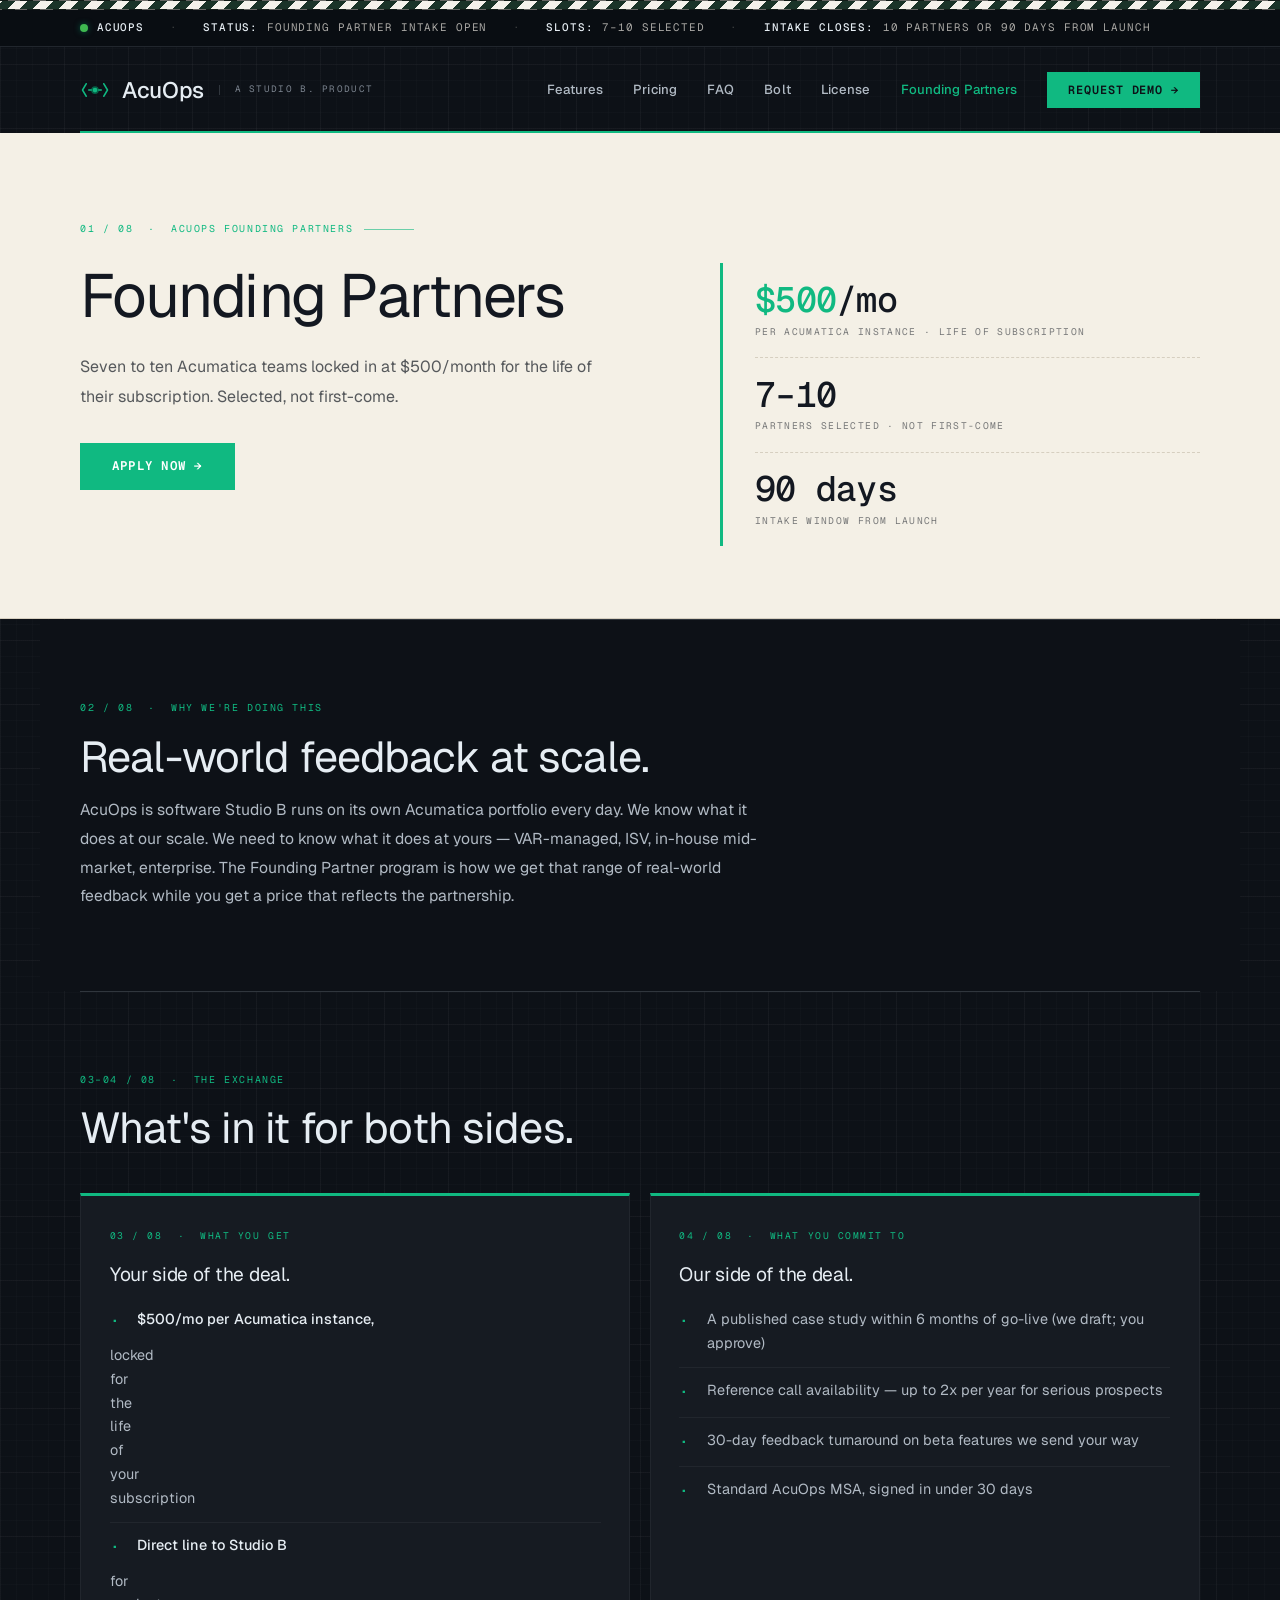
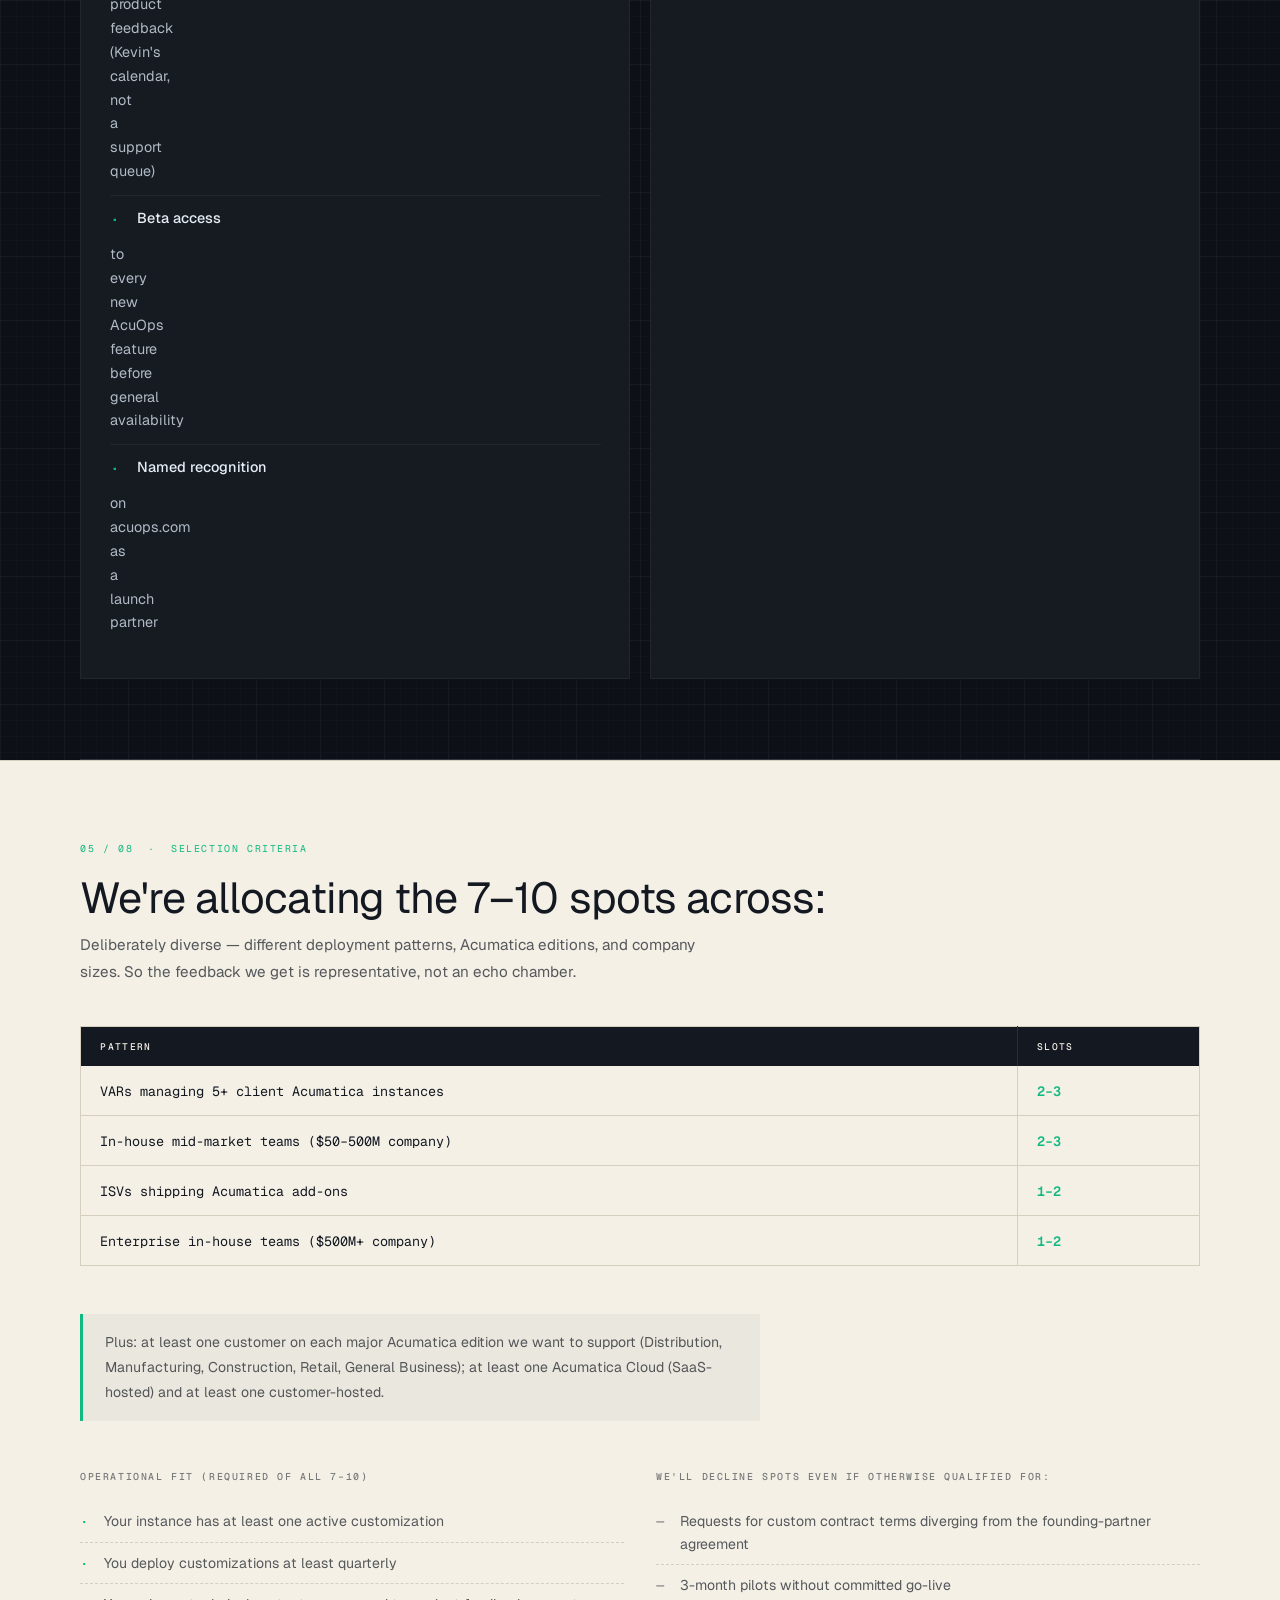
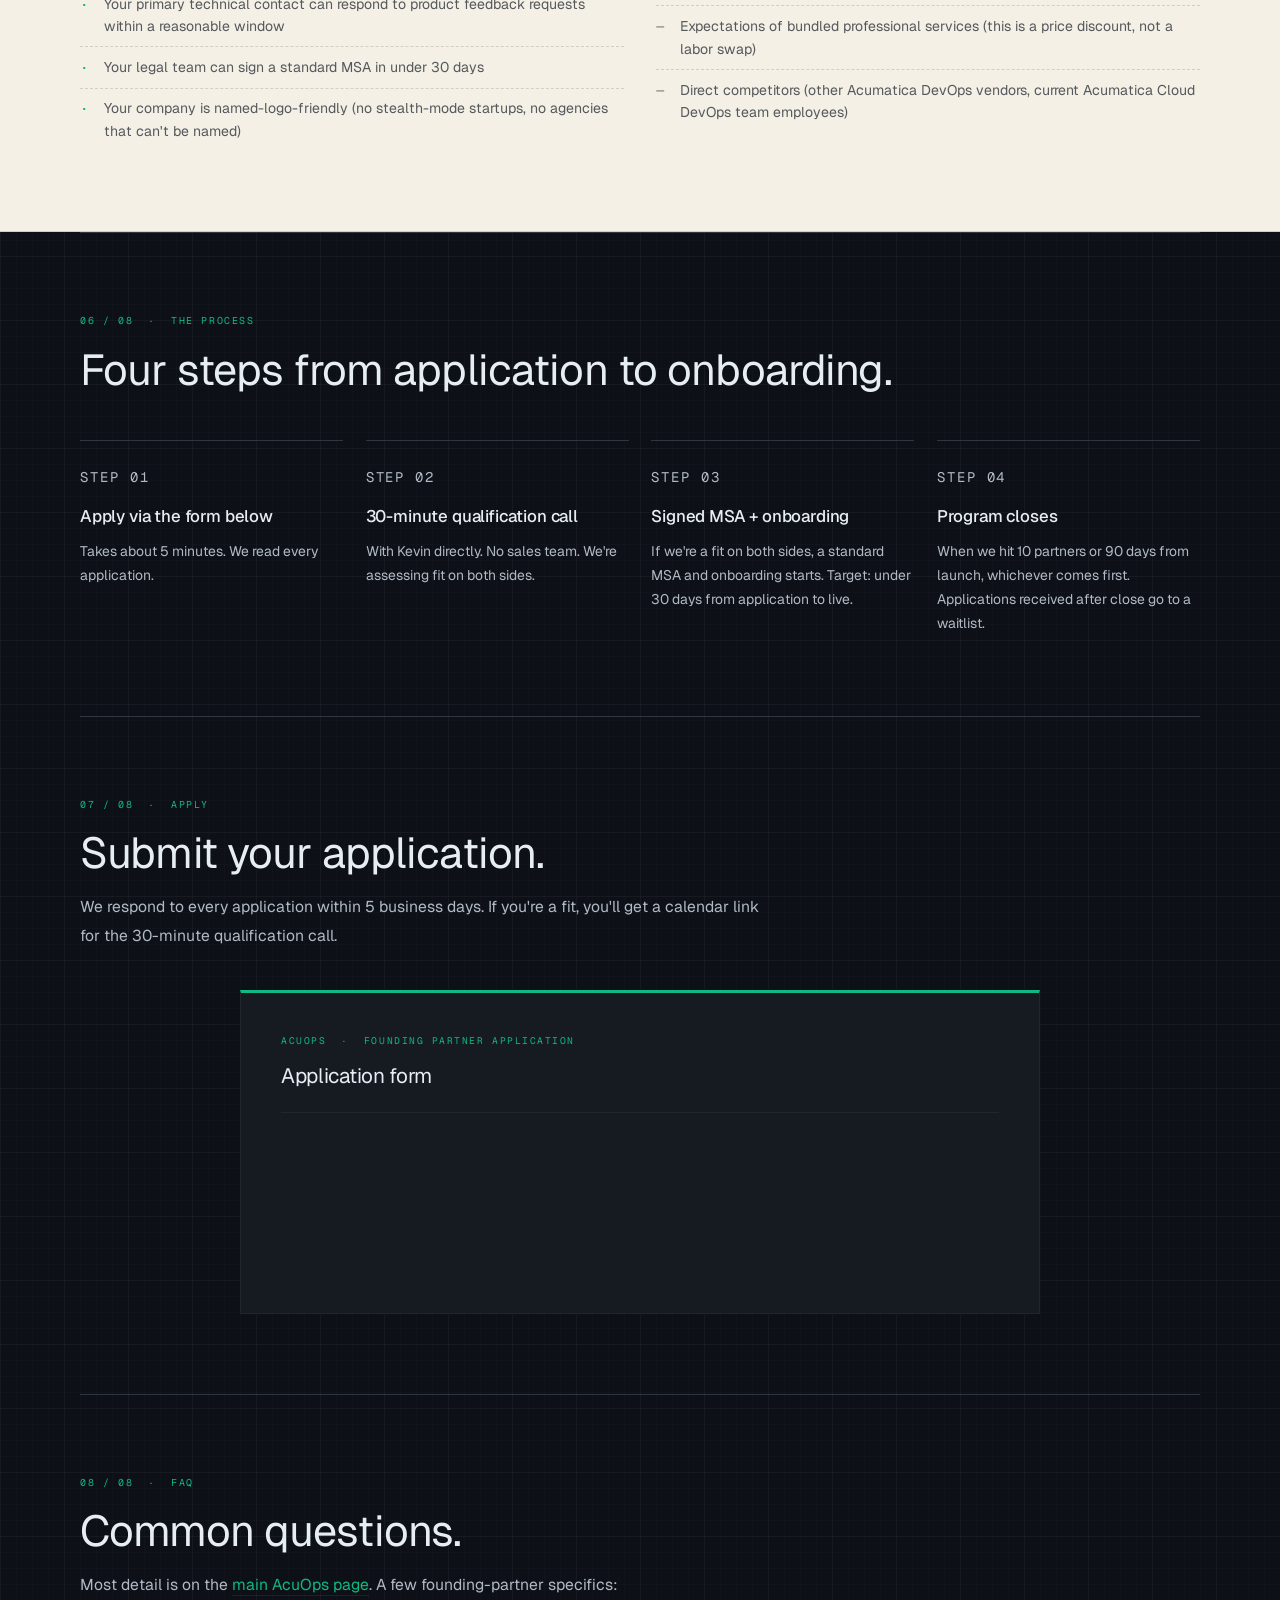
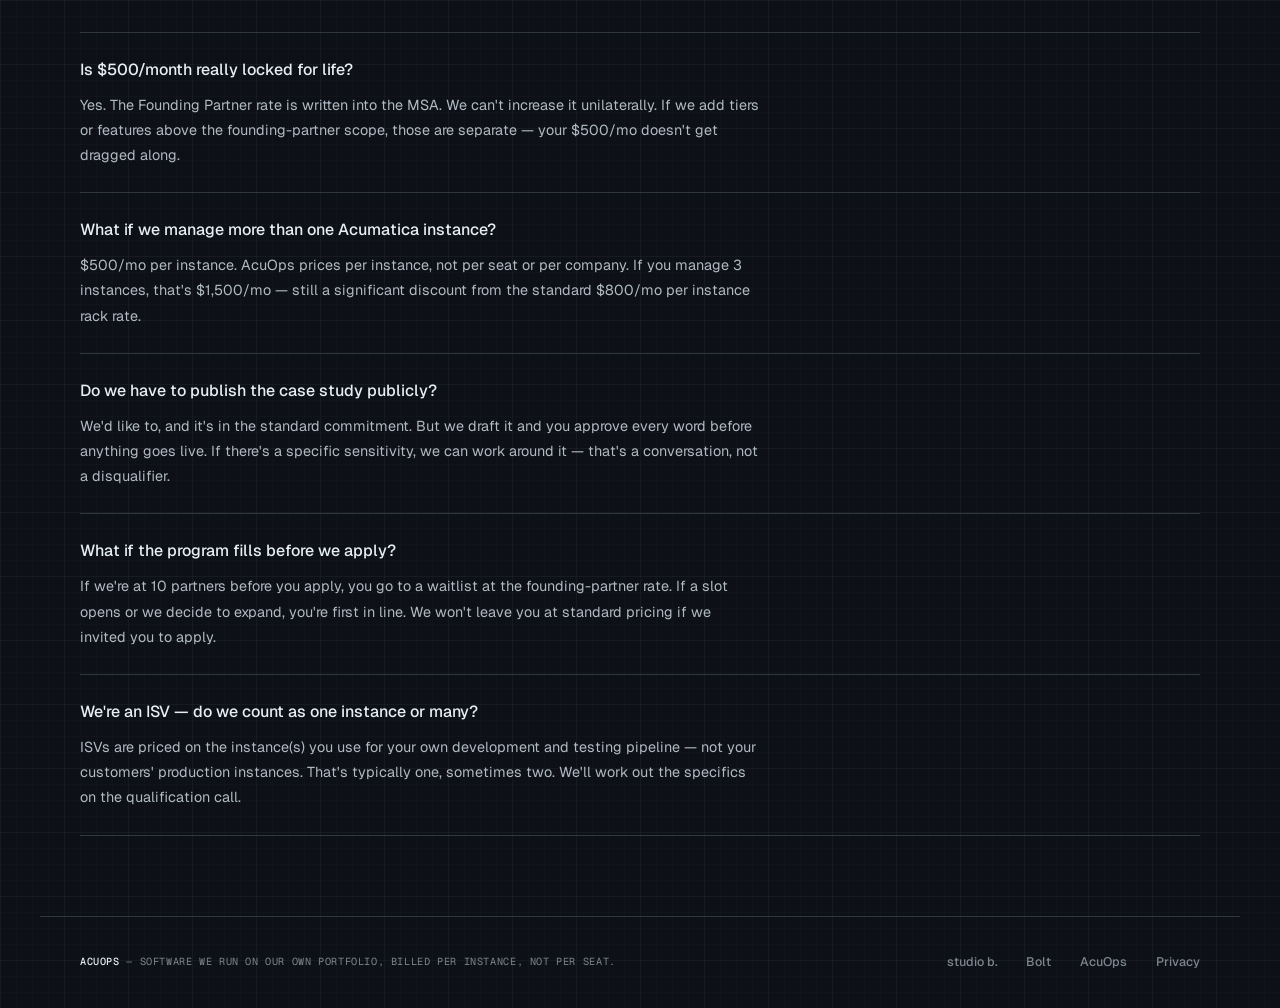
==== commit 4e404eaf: "feat(t10): wire stripe header into index.html + founding-partners.html Adds <link rel="stylesheet" h" ====
--- a/founding-partners.html
+++ b/founding-partners.html
@@ -15,6 +15,7 @@
 <link rel="preconnect" href="https://fonts.googleapis.com">
 <link rel="preconnect" href="https://fonts.gstatic.com" crossorigin>
 <link href="https://fonts.googleapis.com/css2?family=Geist:wght@300;400;500;600;700&family=Geist+Mono:wght@300;400;500;600&display=swap" rel="stylesheet">
+<link rel="stylesheet" href="/assets/header.css">
 
 <!-- HubSpot Tracking Code -->
 <script type="text/javascript" id="hs-script-loader" async defer src="//js.hs-scripts.com/49070660.js"></script>
@@ -964,6 +965,8 @@
 </head>
 <body>
 
+<div class="stripe thin"></div>
+
 <!-- Skip to main content — first focusable element -->
 <a href="#main" class="skip-to-main">Skip to main content</a>
 
--- a/assets/header.css
+++ b/assets/header.css
@@ -0,0 +1,32 @@
+/* ============================================================================
+ * Studio b. — family header
+ * Binary-accent stripe system (locked 2026-05-06 via /design-consultation).
+ *
+ * Loaded by the firm site (b.studio). Touch with care.
+ *
+ * Construction (top → bottom):
+ *   1px ink@60 outline + 10px forest/paper diagonal stripe (-45°, 9/9 bands)
+ *   + 1px ink@60 outline.
+ *
+ * b.studio is a STRUCTURAL surface — it wears the bare stripe with no accent
+ * line. Cadence sibling sites (markdown, lmmi) add a 3px ::after accent in
+ * their own header.css. Identity work on b.studio happens in the yolk hero,
+ * not the header.
+ *
+ * Targets `.stripe.thin` specifically (the masthead-top instance). Internal
+ * `.stripe` and `.stripe.forest` dividers elsewhere on the page are
+ * untouched and keep their inline rules.
+ *
+ * Co-located outside the page so future content edits don't touch visual.
+ * ============================================================================ */
+
+.stripe.thin {
+  height: 10px;
+  background: repeating-linear-gradient(
+    -45deg,
+    var(--forest, #1A3328) 0, var(--forest, #1A3328) 9px,
+    var(--paper,  #F4F1EB) 9px, var(--paper,  #F4F1EB) 18px
+  );
+  border-top:    1px solid rgba(13, 13, 13, 0.60);
+  border-bottom: 1px solid rgba(13, 13, 13, 0.60);
+}
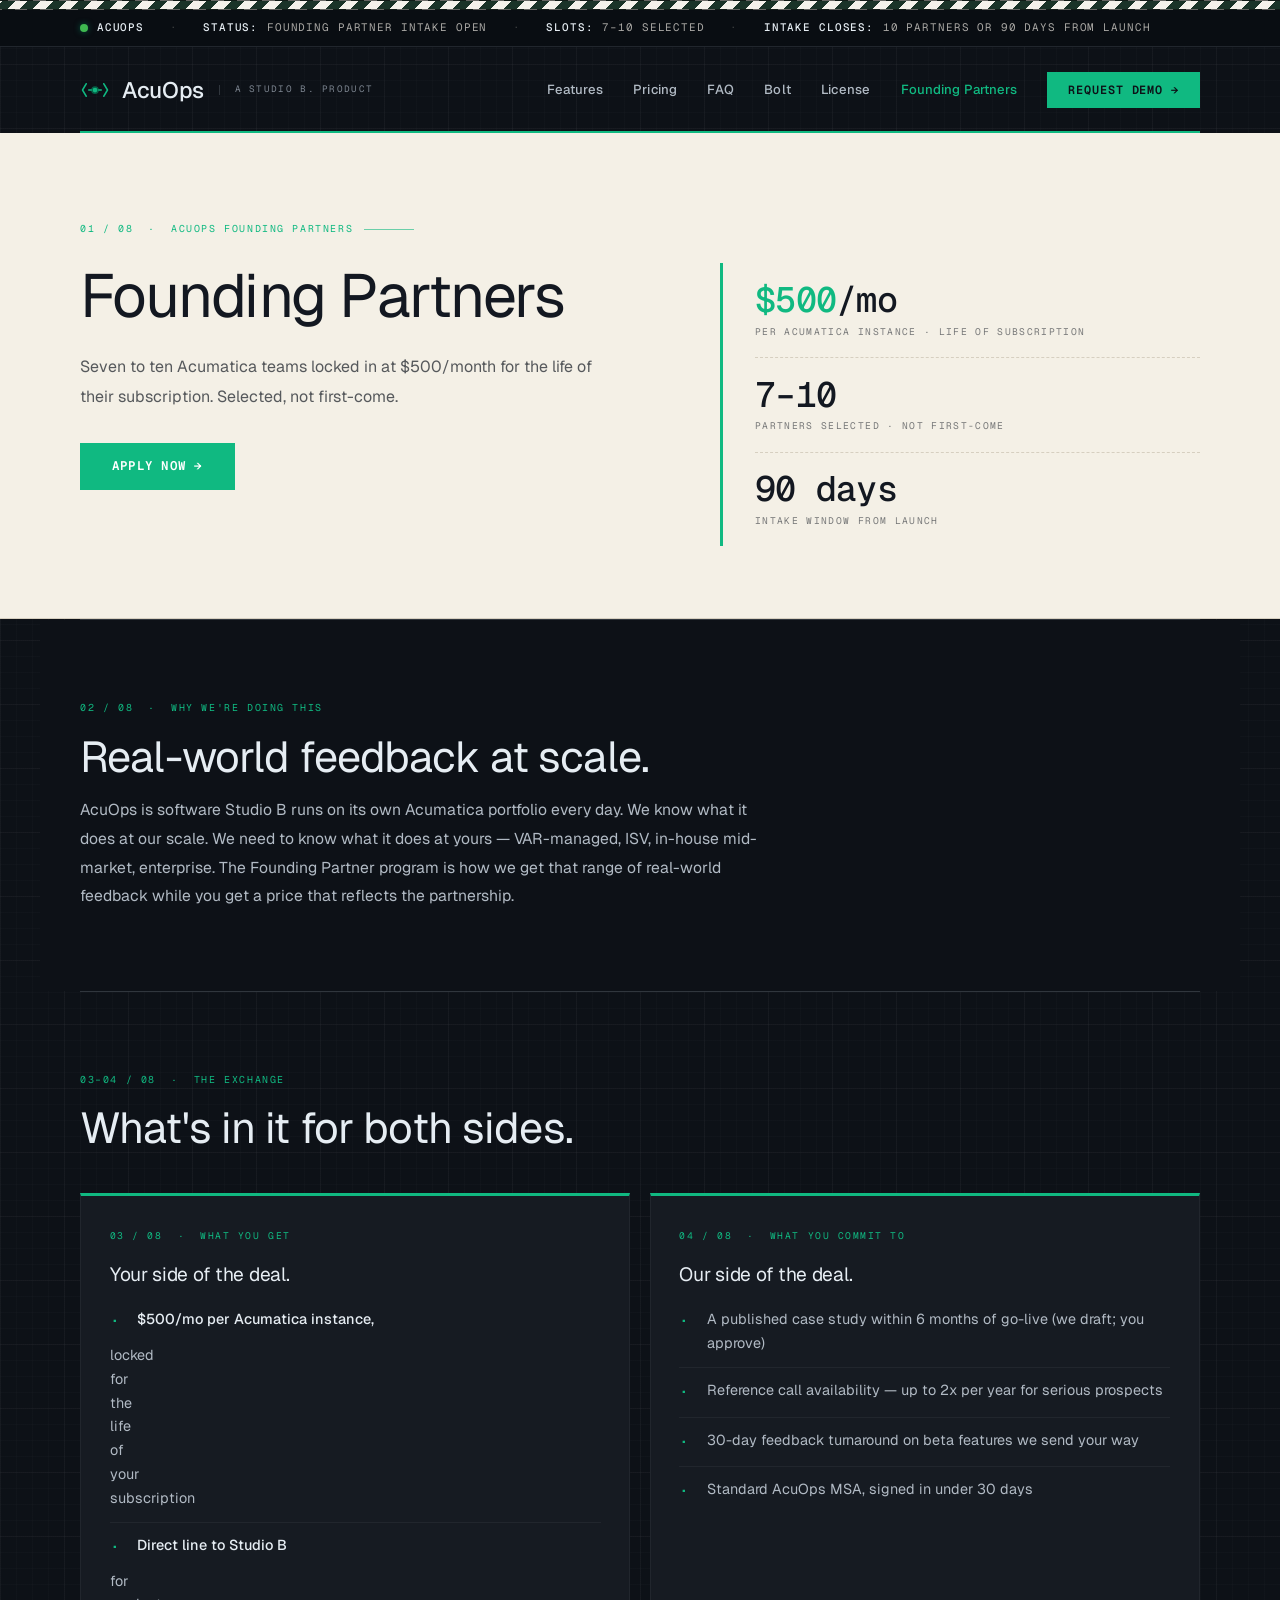
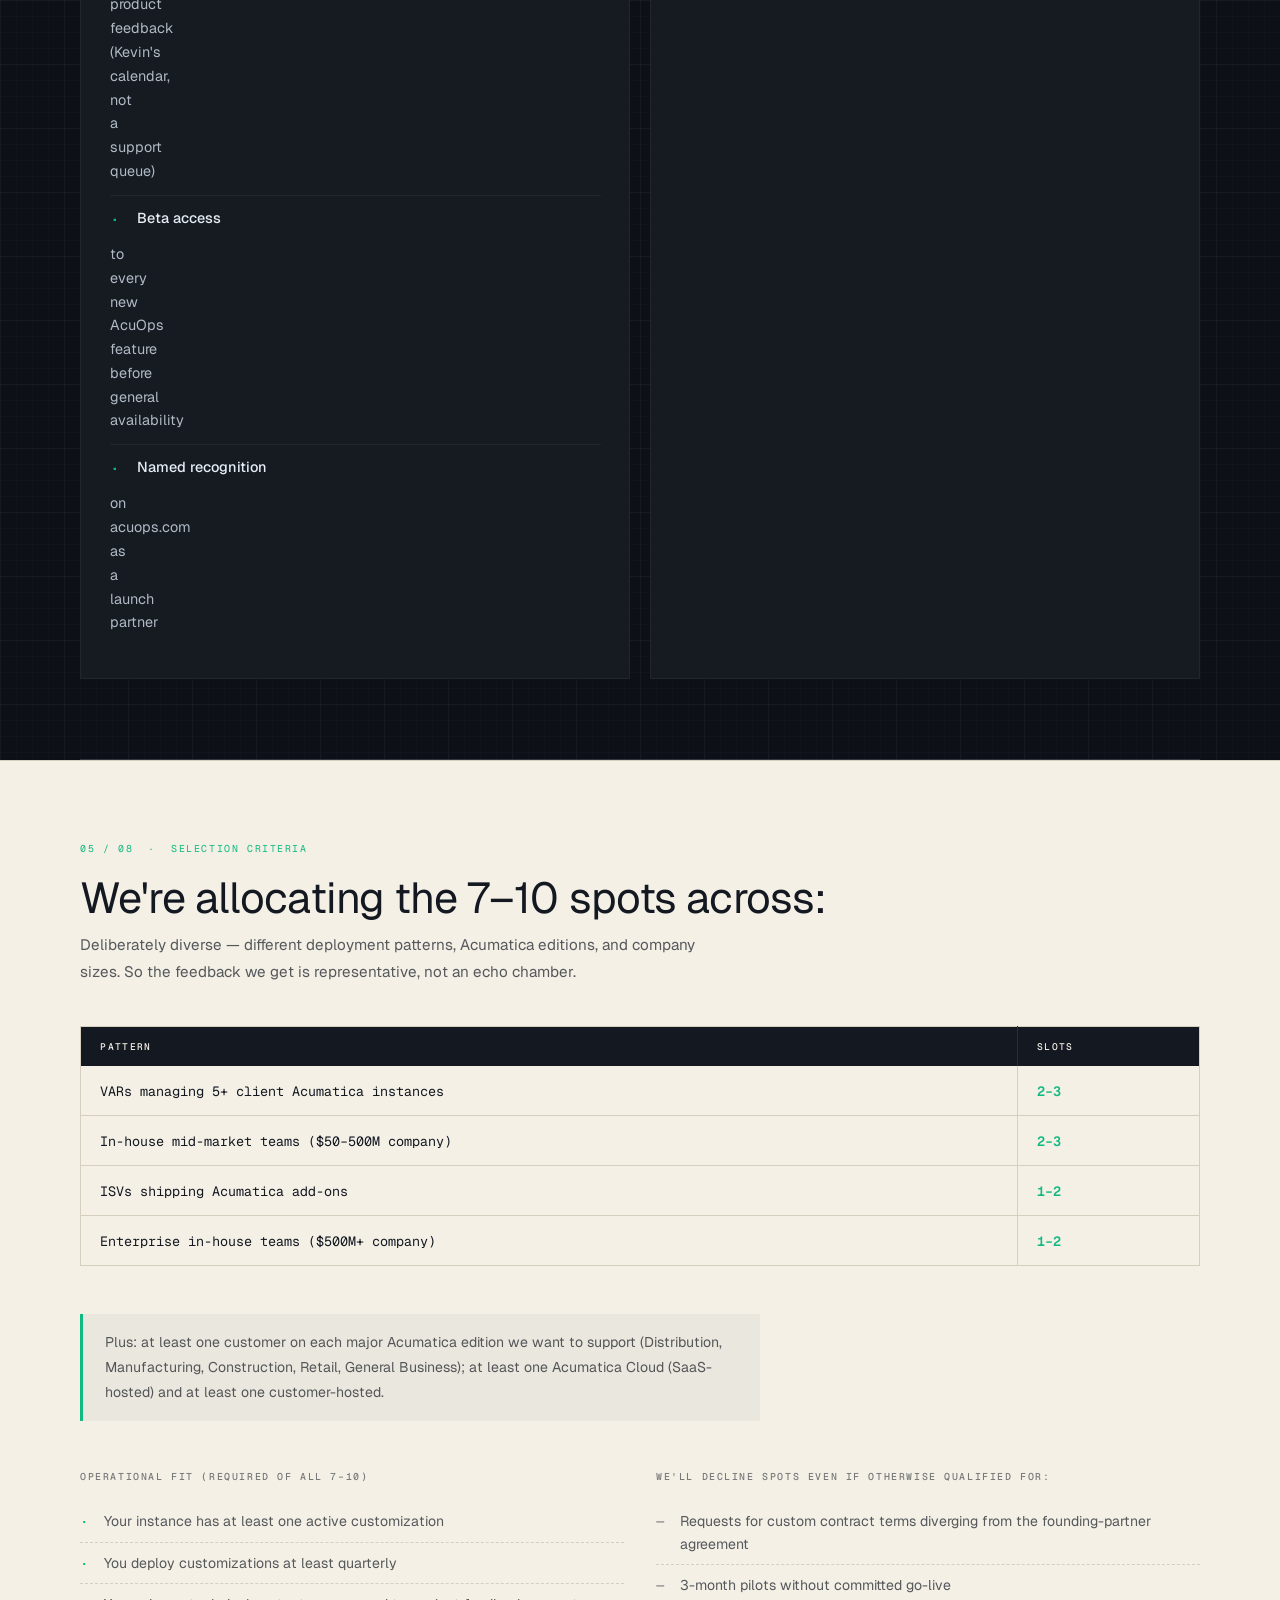
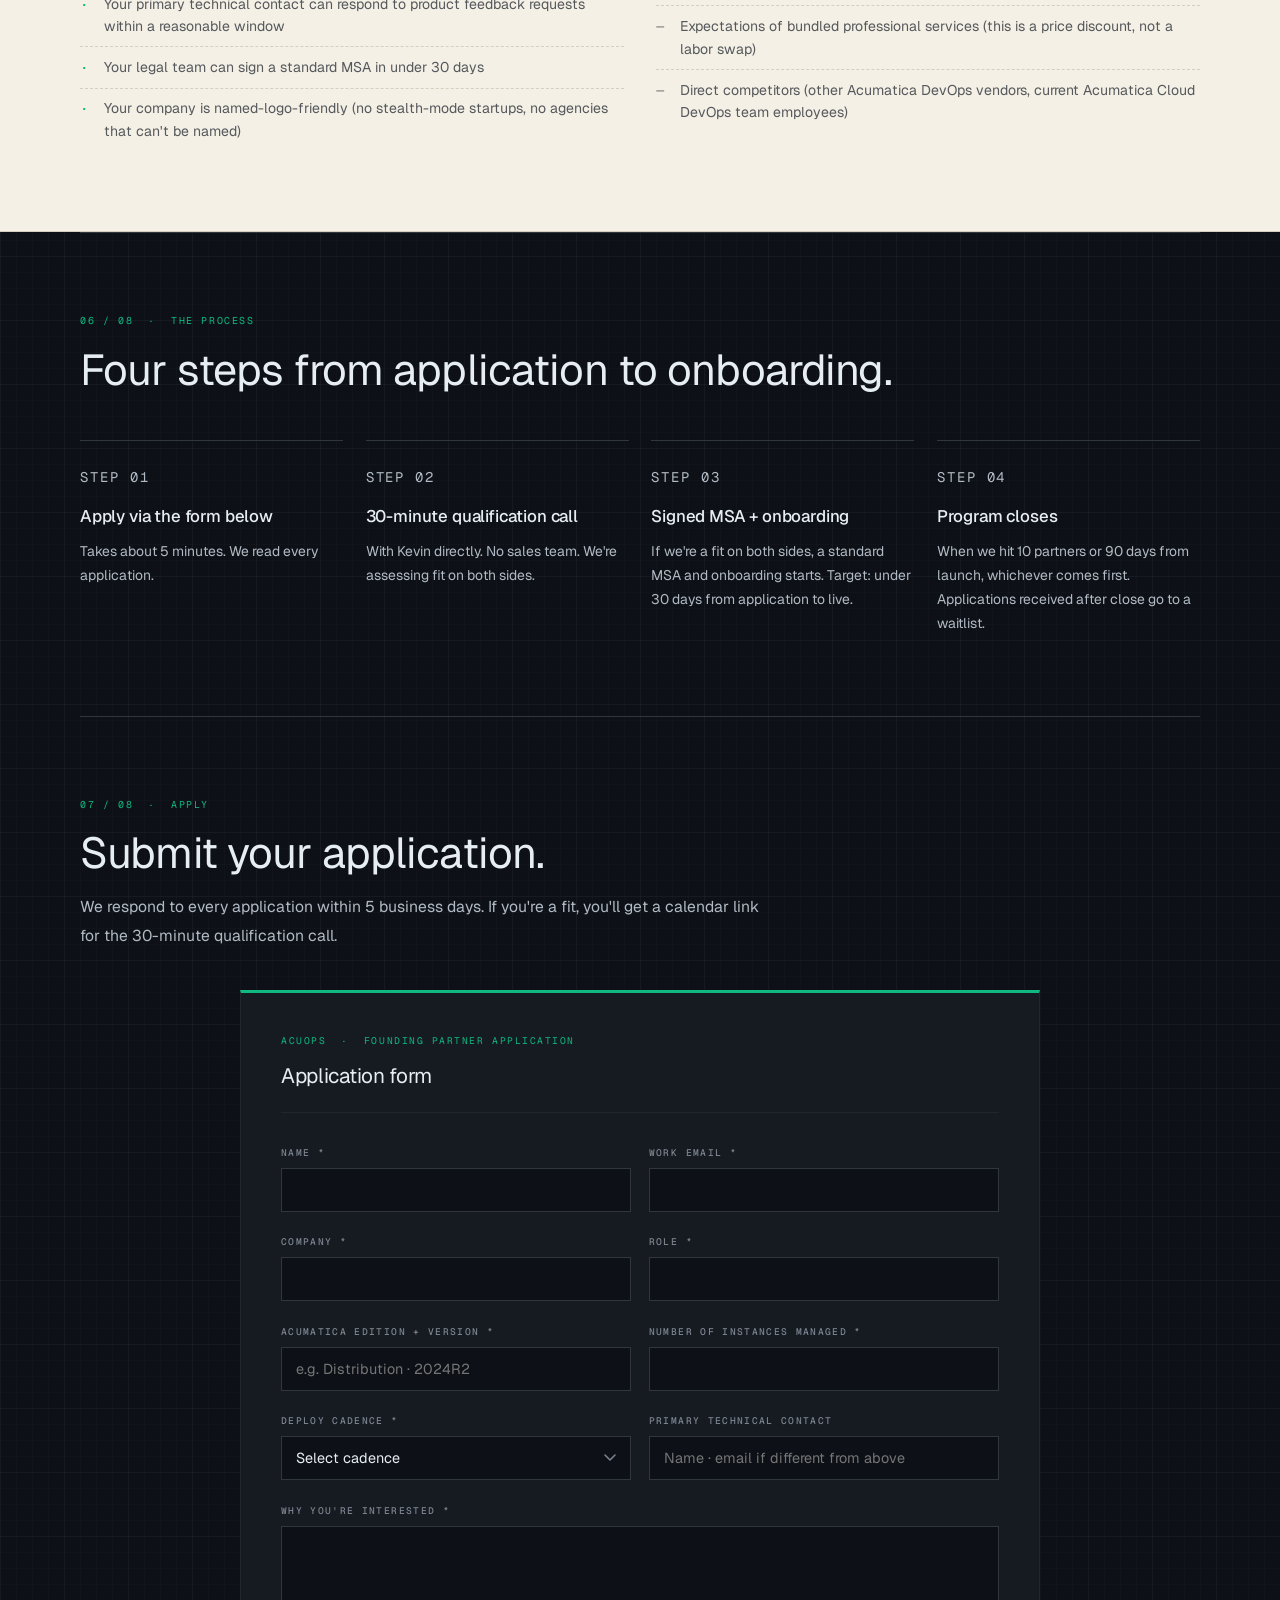
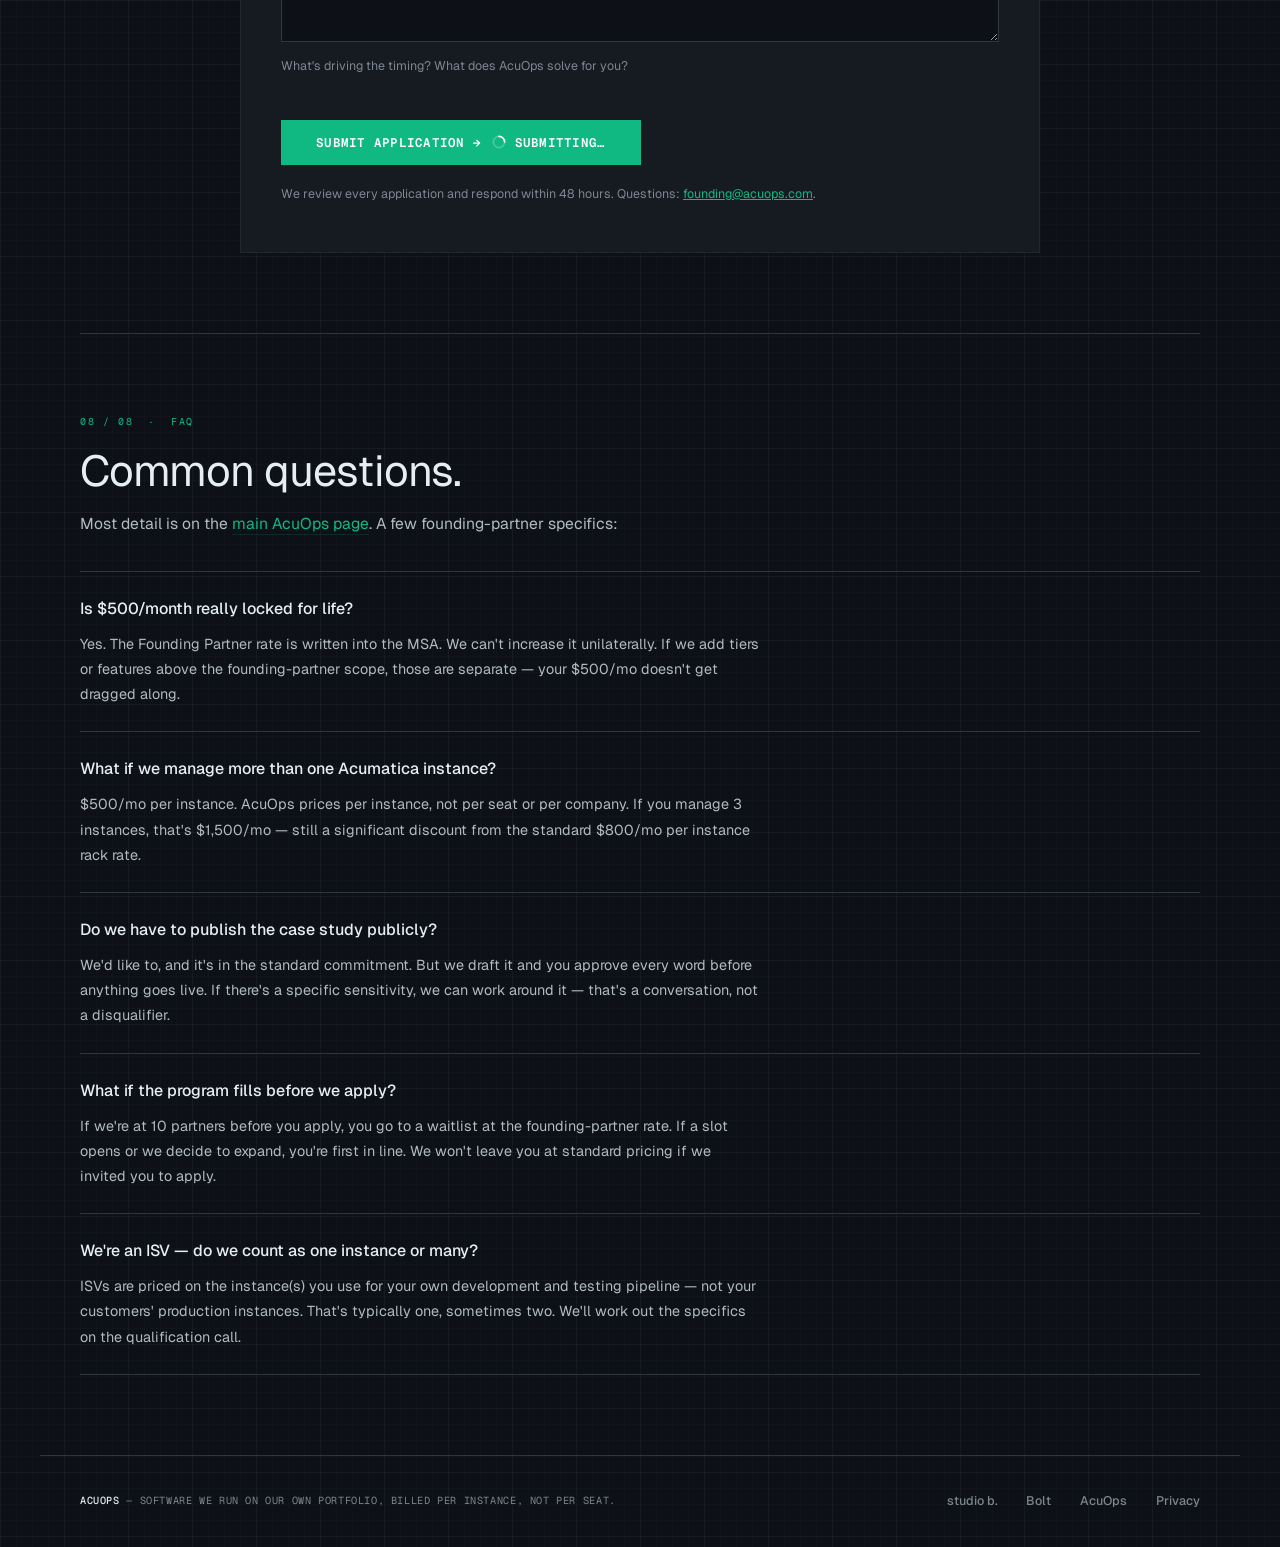
==== commit 9f56693f: "feat(founding-partners): custom dark-theme form replacing broken HubSpot embed Fixes 36-hour silent " ====
--- a/founding-partners.html
+++ b/founding-partners.html
@@ -961,6 +961,101 @@
   .dispatch-led { animation: none; }
   .fade-in { opacity: 1; transform: none; }
 }
+
+/* ── Custom form additions (G2-0d rebuild, 2026-05-22) ─────────────────
+   Direct browser POST → webhook-router → HubSpot Forms API + Slack.
+   Replaces broken HubSpot embed. Reuses existing .fp-form-wrap/.fp-field
+   /.fp-field-error/.fp-submit-btn dark-theme tokens. */
+.fp-form { display: block; }
+.fp-error-banner {
+  background: rgba(248, 81, 73, 0.08);
+  border: 1px solid rgba(248, 81, 73, 0.35);
+  border-left: 3px solid var(--alert);
+  color: var(--text);
+  padding: 0.9rem 1.1rem;
+  margin-bottom: 1.4rem;
+  border-radius: 4px;
+  font-size: 0.92rem;
+  line-height: 1.55;
+}
+.fp-field-hint {
+  font-size: 0.78rem;
+  color: var(--text-tertiary);
+  margin: 0.4rem 0 0;
+  line-height: 1.5;
+}
+.fp-submit-btn:disabled {
+  opacity: 0.65;
+  cursor: progress;
+}
+.fp-submit-spinner {
+  display: inline-flex;
+  align-items: center;
+  gap: 0.5rem;
+}
+.fp-submit-spinner svg {
+  animation: fp-spin 0.9s linear infinite;
+}
+@keyframes fp-spin { to { transform: rotate(360deg); } }
+@media (prefers-reduced-motion: reduce) {
+  .fp-submit-spinner svg { animation: none; }
+}
+.fp-thank-you {
+  background: var(--surface-2);
+  border: 1px solid var(--rule);
+  border-left: 3px solid var(--signal);
+  padding: 2.4rem 2rem;
+  border-radius: 6px;
+  text-align: left;
+  color: var(--text);
+}
+.fp-thank-you-icon {
+  color: var(--signal);
+  margin-bottom: 1rem;
+  line-height: 0;
+}
+.fp-thank-you-title {
+  font-family: 'Geist', 'Inter', sans-serif;
+  font-size: 1.4rem;
+  font-weight: 600;
+  letter-spacing: -0.01em;
+  margin: 0 0 0.6rem;
+  color: var(--text);
+}
+.fp-thank-you-body {
+  color: var(--text-secondary);
+  font-size: 1rem;
+  line-height: 1.55;
+  margin: 0 0 1.2rem;
+}
+.fp-thank-you-ref {
+  font-family: 'Geist Mono', monospace;
+  font-size: 0.82rem;
+  color: var(--text-tertiary);
+  margin: 0 0 1rem;
+  letter-spacing: 0.02em;
+}
+.fp-thank-you-ref code {
+  background: var(--console);
+  border: 1px solid var(--rule);
+  padding: 0.18rem 0.5rem;
+  border-radius: 3px;
+  color: var(--signal);
+  font-size: 0.82rem;
+}
+.fp-thank-you-foot {
+  color: var(--text-tertiary);
+  font-size: 0.86rem;
+  margin: 0;
+  padding-top: 1rem;
+  border-top: 1px solid var(--rule-light);
+}
+.fp-thank-you-foot a {
+  color: var(--signal);
+  text-decoration: none;
+  border-bottom: 1px solid var(--signal-dim);
+}
+.fp-thank-you-foot a:hover { color: var(--signal-hover); }
 </style>
 </head>
 <body>
@@ -1232,50 +1327,18 @@
         <h3 class="fp-form-header-title" id="fp-form-heading-inner">Application form</h3>
       </div>
 
-      <!-- Cross-field error summary -->
-      <div id="form-error-summary" role="alert" aria-live="assertive" aria-atomic="true" style="display:none;"></div>
-
-      <!-- HubSpot embed — T8 will replace PLACEHOLDER-FORM-ID-T8-WILL-REPLACE with the real form ID -->
-      <!-- HubSpot form embed — placeholder formId until T8 lands -->
-      <script charset="utf-8" type="text/javascript" src="//js.hsforms.net/forms/embed/v2.js"></script>
-      <script>
-        (function() {
-          if (typeof hbspt !== 'undefined') {
-            hbspt.forms.create({
-              region: "na1",
-              portalId: "49070660",
-              formId: "PLACEHOLDER-FORM-ID-T8-WILL-REPLACE",
-              target: "#founding-partner-form",
-              cssClass: "hs-form-console"
-            });
-          }
-        })();
-
-        // Fallback: if HubSpot embed hasn't rendered after 3 seconds, show static mailto form
-        setTimeout(function() {
-          var hsTarget = document.getElementById('founding-partner-form');
-          var fallback = document.getElementById('fp-fallback-form');
-          if (hsTarget && fallback) {
-            var rendered = hsTarget.querySelector('form, .hs-form');
-            if (!rendered) {
-              hsTarget.style.display = 'none';
-              fallback.style.display = 'block';
-            }
-          }
-        }, 3000);
-      </script>
-      <div id="founding-partner-form" aria-label="HubSpot application form loading"></div>
-
-      <!-- Static fallback form — shown if HubSpot embed fails to render -->
-      <form id="fp-fallback-form" class="fp-static-form"
-            action="mailto:founding@acuops.com"
-            method="post"
-            enctype="text/plain"
-            aria-label="Founding Partner application (email fallback)"
-            novalidate>
-
-        <div id="form-error-summary" role="alert" aria-live="assertive"></div>
-
+      <!-- Cross-field error banner (top of form) — populated by JS on server error / network failure -->
+      <div id="fp-error-banner" class="fp-error-banner" role="alert" aria-live="assertive" aria-atomic="true" hidden></div>
+
+      <!--
+        Custom dark-theme form — Studio b. owns 100% of UX. POSTs directly
+        to webhook-router /webhook/inbound/founding-partner-application,
+        which validates server-side, fans out to HubSpot Forms API (CRM
+        record) + Slack #inbound-software-lead (operator alert). Bypasses
+        HubSpot embed's per-browser anti-spam learning that silently
+        soft-throttled the previous embed pathway 2026-05-21.
+      -->
+      <form id="founding-partner-form" class="fp-form" aria-label="AcuOps Founding Partner Application" novalidate>
         <div class="fp-field-grid">
           <div class="fp-field">
             <label for="fp-name">Name <span aria-hidden="true">*</span></label>
@@ -1299,17 +1362,17 @@
           </div>
           <div class="fp-field">
             <label for="fp-edition">Acumatica edition + version <span aria-hidden="true">*</span></label>
-            <input type="text" id="fp-edition" name="edition" required placeholder="e.g. Distribution · 2024R2" aria-required="true">
+            <input type="text" id="fp-edition" name="acumaticaEdition" required placeholder="e.g. Distribution · 2024R2" aria-required="true">
             <div class="fp-field-error" id="fp-edition-error" aria-live="polite"></div>
           </div>
           <div class="fp-field">
             <label for="fp-instances">Number of instances managed <span aria-hidden="true">*</span></label>
-            <input type="number" id="fp-instances" name="instances" required min="1" aria-required="true" placeholder="">
+            <input type="number" id="fp-instances" name="numInstances" required min="1" aria-required="true" placeholder="">
             <div class="fp-field-error" id="fp-instances-error" aria-live="polite"></div>
           </div>
           <div class="fp-field">
             <label for="fp-cadence">Deploy cadence <span aria-hidden="true">*</span></label>
-            <select id="fp-cadence" name="cadence" required aria-required="true">
+            <select id="fp-cadence" name="deployCadence" required aria-required="true">
               <option value="" disabled selected>Select cadence</option>
               <option value="weekly">Weekly</option>
               <option value="monthly">Monthly</option>
@@ -1320,23 +1383,160 @@
           </div>
           <div class="fp-field">
             <label for="fp-technical-contact">Primary technical contact</label>
-            <input type="text" id="fp-technical-contact" name="technical_contact" autocomplete="name" placeholder="Name · email if different from above">
+            <input type="text" id="fp-technical-contact" name="technicalContact" autocomplete="name" placeholder="Name · email if different from above">
           </div>
           <div class="fp-field fp-field-full">
             <label for="fp-interest">Why you're interested <span aria-hidden="true">*</span></label>
-            <textarea id="fp-interest" name="interest" required aria-required="true" rows="4" aria-describedby="fp-interest-hint"></textarea>
-            <p id="fp-interest-hint" class="fp-field-error" style="color: var(--text-tertiary);">What's driving the timing? What does AcuOps solve for you?</p>
+            <textarea id="fp-interest" name="interest" required aria-required="true" rows="4" aria-describedby="fp-interest-hint" minlength="10"></textarea>
+            <p id="fp-interest-hint" class="fp-field-hint">What's driving the timing? What does AcuOps solve for you?</p>
+            <div class="fp-field-error" id="fp-interest-error" aria-live="polite"></div>
           </div>
         </div>
 
-        <button type="submit" class="fp-submit-btn">
-          Submit application &rarr;
+        <button type="submit" class="fp-submit-btn" id="fp-submit">
+          <span class="fp-submit-label">Submit application &rarr;</span>
+          <span class="fp-submit-spinner" aria-hidden="true" hidden>
+            <svg viewBox="0 0 20 20" width="16" height="16">
+              <circle cx="10" cy="10" r="7" stroke="currentColor" stroke-width="2" fill="none" stroke-opacity="0.25"/>
+              <path d="M10 3 a7 7 0 0 1 7 7" stroke="currentColor" stroke-width="2" fill="none" stroke-linecap="round"/>
+            </svg>
+            Submitting&hellip;
+          </span>
         </button>
 
         <p class="fp-form-note">
-          This form opens your email client with a pre-addressed message. If that doesn't work, email <a href="mailto:founding@acuops.com" style="color: var(--signal);">founding@acuops.com</a> directly.
+          We review every application and respond within 48 hours. Questions: <a href="mailto:founding@acuops.com" style="color: var(--signal);">founding@acuops.com</a>.
         </p>
       </form>
+
+      <!-- Thank-you state (initially hidden; shown by JS on successful submission) -->
+      <div id="fp-thank-you" class="fp-thank-you" role="status" aria-live="polite" hidden>
+        <div class="fp-thank-you-icon" aria-hidden="true">
+          <svg viewBox="0 0 24 24" width="44" height="44" fill="none" stroke="currentColor" stroke-width="1.8" stroke-linecap="round" stroke-linejoin="round">
+            <circle cx="12" cy="12" r="10"/>
+            <path d="M8.5 12.5 l2.5 2.5 l4.5 -5.5"/>
+          </svg>
+        </div>
+        <h3 class="fp-thank-you-title">Application received.</h3>
+        <p class="fp-thank-you-body">We'll review and follow up within 48 hours.</p>
+        <p class="fp-thank-you-ref">Reference: <code id="fp-thank-you-ref-code">FPA-…</code></p>
+        <p class="fp-thank-you-foot">Questions? Email <a href="mailto:founding@acuops.com">founding@acuops.com</a>.</p>
+      </div>
+
+      <script>
+        (function() {
+          var INBOUND_URL = "https://webhook-router-production-2535.up.railway.app/webhook/inbound/founding-partner-application";
+          var form = document.getElementById('founding-partner-form');
+          var thankYou = document.getElementById('fp-thank-you');
+          var thankYouRef = document.getElementById('fp-thank-you-ref-code');
+          var errorBanner = document.getElementById('fp-error-banner');
+          var submitBtn = document.getElementById('fp-submit');
+          var submitLabel = submitBtn.querySelector('.fp-submit-label');
+          var submitSpinner = submitBtn.querySelector('.fp-submit-spinner');
+          if (!form) return;
+
+          // Field id → error element id mapping
+          var FIELD_MAP = {
+            name: 'fp-name', email: 'fp-email', company: 'fp-company', role: 'fp-role',
+            acumaticaEdition: 'fp-edition', numInstances: 'fp-instances',
+            deployCadence: 'fp-cadence', interest: 'fp-interest'
+          };
+
+          function clearErrors() {
+            errorBanner.hidden = true;
+            errorBanner.textContent = '';
+            Object.keys(FIELD_MAP).forEach(function(field) {
+              var input = document.getElementById(FIELD_MAP[field]);
+              var err = document.getElementById(FIELD_MAP[field] + '-error');
+              if (input) input.setAttribute('aria-invalid', 'false');
+              if (err) err.textContent = '';
+            });
+          }
+
+          function showFieldError(field, message) {
+            var input = document.getElementById(FIELD_MAP[field]);
+            var err = document.getElementById(FIELD_MAP[field] + '-error');
+            if (input) input.setAttribute('aria-invalid', 'true');
+            if (err) err.textContent = message;
+          }
+
+          function focusFirstError(errors) {
+            var firstField = Object.keys(FIELD_MAP).find(function(f) { return errors[f]; });
+            if (firstField) {
+              var el = document.getElementById(FIELD_MAP[firstField]);
+              if (el && typeof el.focus === 'function') el.focus();
+            }
+          }
+
+          function showBannerError(message) {
+            errorBanner.textContent = message;
+            errorBanner.hidden = false;
+          }
+
+          function setSubmitting(submitting) {
+            submitBtn.disabled = submitting;
+            if (submitting) {
+              submitLabel.hidden = true;
+              submitSpinner.hidden = false;
+            } else {
+              submitLabel.hidden = false;
+              submitSpinner.hidden = true;
+            }
+          }
+
+          form.addEventListener('submit', function(e) {
+            e.preventDefault();
+            clearErrors();
+            setSubmitting(true);
+
+            var fd = new FormData(form);
+            var payload = {
+              name: (fd.get('name') || '').toString().trim(),
+              email: (fd.get('email') || '').toString().trim(),
+              company: (fd.get('company') || '').toString().trim(),
+              role: (fd.get('role') || '').toString().trim(),
+              acumaticaEdition: (fd.get('acumaticaEdition') || '').toString().trim(),
+              numInstances: Number((fd.get('numInstances') || '').toString().trim()),
+              deployCadence: (fd.get('deployCadence') || '').toString().trim(),
+              technicalContact: (fd.get('technicalContact') || '').toString().trim(),
+              interest: (fd.get('interest') || '').toString().trim()
+            };
+
+            fetch(INBOUND_URL, {
+              method: 'POST',
+              headers: { 'Content-Type': 'application/json' },
+              body: JSON.stringify(payload)
+            })
+            .then(function(res) { return res.json().then(function(body) { return { status: res.status, body: body }; }); })
+            .then(function(result) {
+              setSubmitting(false);
+              if (result.status === 200 && result.body && result.body.ok) {
+                // Success — swap to thank-you state with applicationId reference
+                thankYouRef.textContent = result.body.applicationId || 'FPA-—';
+                form.hidden = true;
+                errorBanner.hidden = true;
+                thankYou.hidden = false;
+                // Scroll thank-you into view (mobile-friendly)
+                thankYou.scrollIntoView({ behavior: 'smooth', block: 'start' });
+                return;
+              }
+              if (result.status === 400 && result.body && result.body.errors) {
+                Object.keys(result.body.errors).forEach(function(field) {
+                  showFieldError(field, result.body.errors[field]);
+                });
+                focusFirstError(result.body.errors);
+                showBannerError('Please review the highlighted fields below.');
+                return;
+              }
+              showBannerError('Something went wrong submitting your application. Please email founding@acuops.com directly, or try again in a moment.');
+            })
+            .catch(function() {
+              setSubmitting(false);
+              showBannerError('Network error — please email founding@acuops.com directly, or try again in a moment.');
+            });
+          });
+        })();
+      </script>
     </div>
   </section>
 
